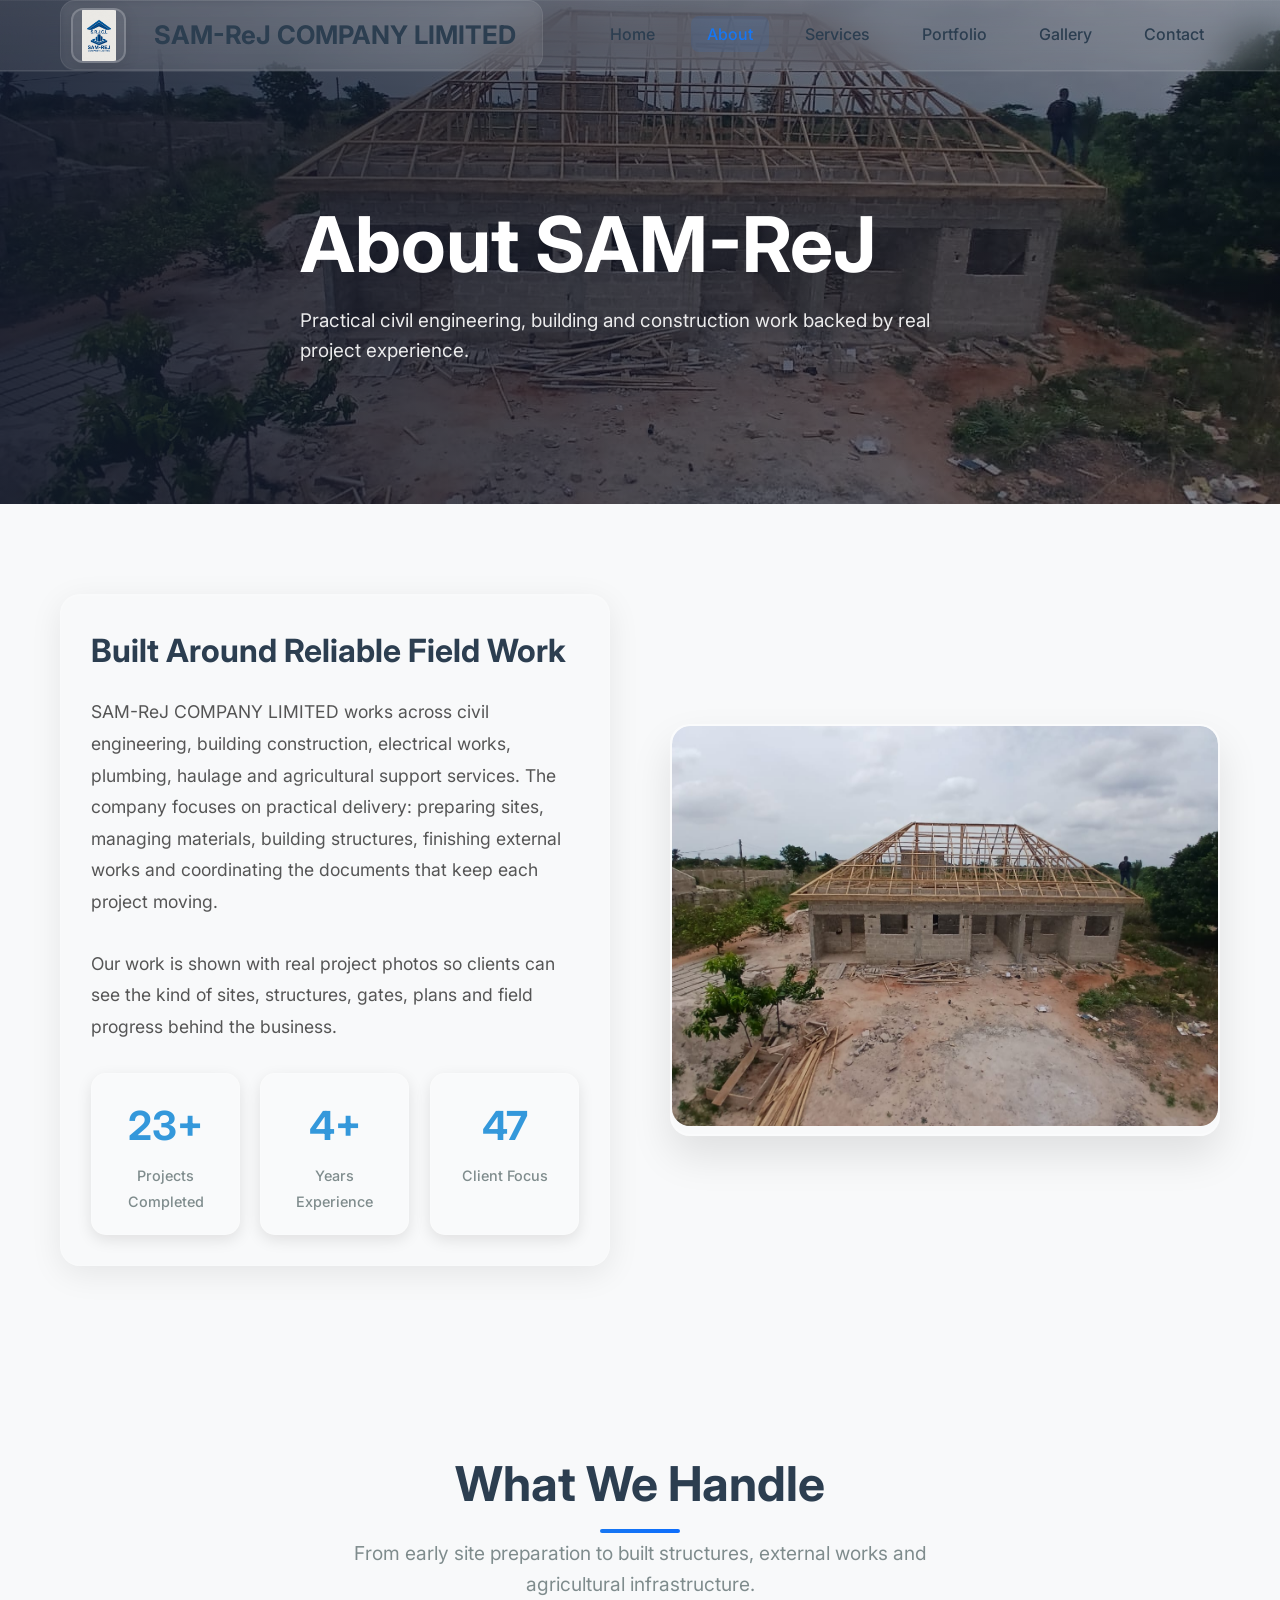
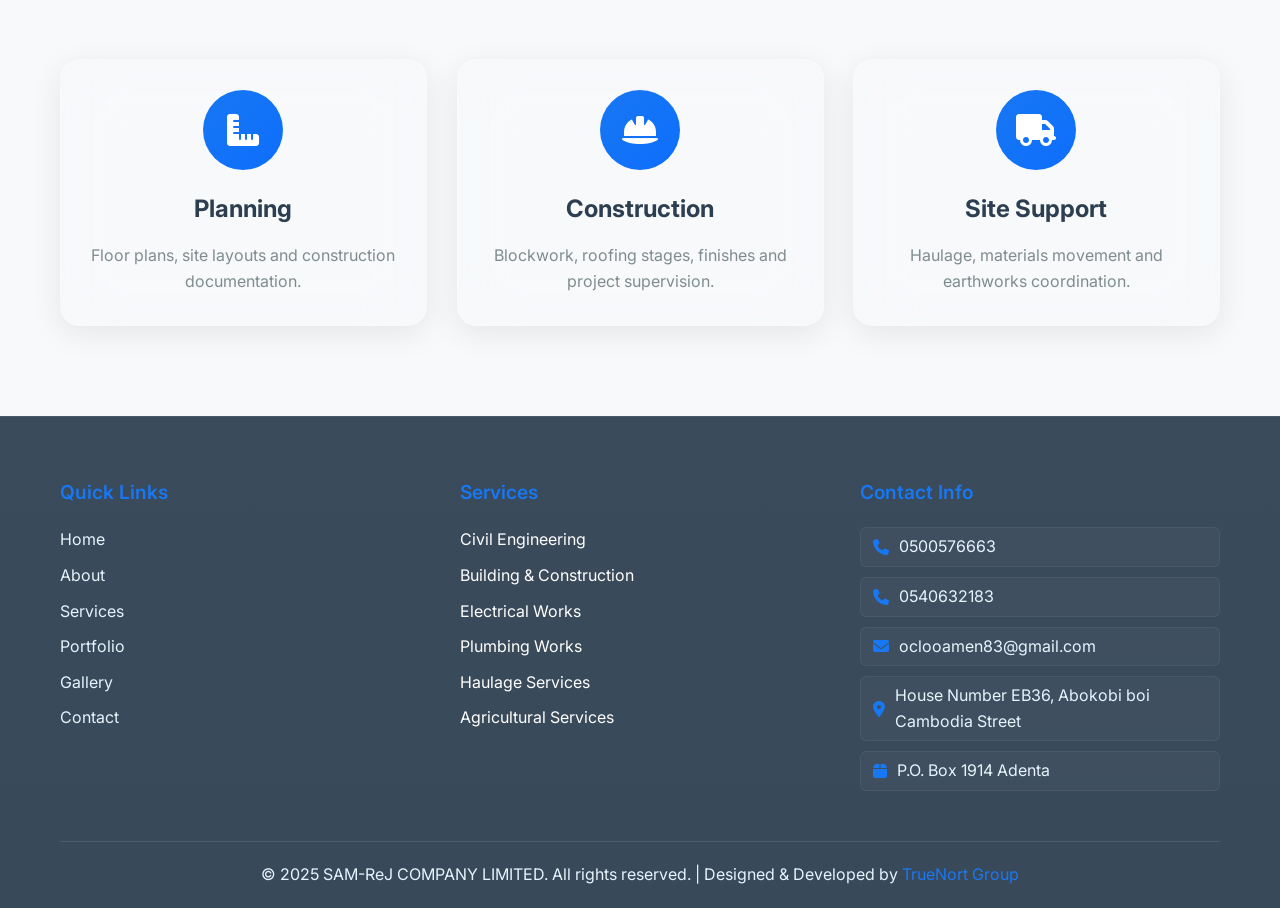
==== about.html @ 1ef600a5 "Build real SAM-ReJ multipage site" ====
<!DOCTYPE html>
<html lang="en">
<head>
    <meta charset="utf-8">
    <meta name="viewport" content="width=device-width, initial-scale=1.0">
    <meta http-equiv="X-UA-Compatible" content="IE=edge">
    <meta name="description" content="About SAM-ReJ COMPANY LIMITED, a civil engineering, building and construction company serving residential, commercial and agricultural projects.">
    <meta name="keywords" content="SAM-ReJ, about, construction company, civil engineering, building works">
    <meta name="author" content="SAM-ReJ COMPANY LIMITED">
    <link rel="icon" href="images/SAM-Rej COMPANY LIMITED LOGO.webp" type="image/webp">
    <title>About SAM-ReJ COMPANY LIMITED</title>
    <link rel="stylesheet" href="styles.css">
    <link href="https://fonts.googleapis.com/css2?family=Inter:wght@300;400;500;600;700&display=swap" rel="stylesheet">
    <link rel="stylesheet" href="https://cdnjs.cloudflare.com/ajax/libs/font-awesome/6.4.0/css/all.min.css">
    <meta name="theme-color" content="#1877f2">
</head>
<body>
    <nav class="navbar">
        <div class="nav-container">
            <div class="nav-logo">
                <img src="images/SAM-Rej COMPANY LIMITED LOGO.webp" alt="SAM-ReJ COMPANY LIMITED Logo" class="nav-logo-img">
                <h2>SAM-ReJ COMPANY LIMITED</h2>
            </div>
            <ul class="nav-menu">
                <li><a href="index.html" class="nav-link">Home</a></li>
                <li><a href="about.html" class="nav-link active">About</a></li>
                <li><a href="services.html" class="nav-link">Services</a></li>
                <li><a href="portfolio.html" class="nav-link">Portfolio</a></li>
                <li><a href="gallery.html" class="nav-link">Gallery</a></li>
                <li><a href="contact.html" class="nav-link">Contact</a></li>
            </ul>
            <div class="hamburger"><span></span><span></span><span></span></div>
        </div>
    </nav>

    <section class="page-hero about-hero">
        <div class="container">
            <div class="page-hero-content">
                <h1>About SAM-ReJ</h1>
                <p>Practical civil engineering, building and construction work backed by real project experience.</p>
            </div>
        </div>
    </section>

    <main>
        <section class="about page-section">
            <div class="container">
                <div class="about-content">
                    <div class="about-text">
                        <div class="glass-card">
                            <h3>Built Around Reliable Field Work</h3>
                            <p>SAM-ReJ COMPANY LIMITED works across civil engineering, building construction, electrical works, plumbing, haulage and agricultural support services. The company focuses on practical delivery: preparing sites, managing materials, building structures, finishing external works and coordinating the documents that keep each project moving.</p>
                            <p>Our work is shown with real project photos so clients can see the kind of sites, structures, gates, plans and field progress behind the business.</p>
                            <div class="stats">
                                <div class="stat"><span class="stat-number">50+</span><span class="stat-label">Projects Completed</span></div>
                                <div class="stat"><span class="stat-number">10+</span><span class="stat-label">Years Experience</span></div>
                                <div class="stat"><span class="stat-number">100%</span><span class="stat-label">Client Focus</span></div>
                            </div>
                        </div>
                    </div>
                    <div class="about-image">
                        <div class="image-container">
                            <img src="images/gallery/building-09.jpg" alt="Residential roofing framework in progress" class="about-img" loading="lazy" decoding="async">
                        </div>
                    </div>
                </div>
            </div>
        </section>

        <section class="page-section proof-band">
            <div class="container">
                <div class="section-header">
                    <h2 class="section-title">What We Handle</h2>
                    <p class="section-subtitle">From early site preparation to built structures, external works and agricultural infrastructure.</p>
                </div>
                <div class="services-grid compact-services">
                    <div class="service-card glass-card"><div class="service-icon"><i class="fas fa-ruler-combined"></i></div><h3>Planning</h3><p>Floor plans, site layouts and construction documentation.</p></div>
                    <div class="service-card glass-card"><div class="service-icon"><i class="fas fa-hard-hat"></i></div><h3>Construction</h3><p>Blockwork, roofing stages, finishes and project supervision.</p></div>
                    <div class="service-card glass-card"><div class="service-icon"><i class="fas fa-truck"></i></div><h3>Site Support</h3><p>Haulage, materials movement and earthworks coordination.</p></div>
                </div>
            </div>
        </section>
    </main>

    <footer class="footer">
        <div class="container">
            <div class="footer-content">
                <div class="footer-links">
                    <h4>Quick Links</h4>
                    <ul>
                        <li><a href="index.html">Home</a></li>
                        <li><a href="about.html">About</a></li>
                        <li><a href="services.html">Services</a></li>
                        <li><a href="portfolio.html">Portfolio</a></li>
                        <li><a href="gallery.html">Gallery</a></li>
                        <li><a href="contact.html">Contact</a></li>
                    </ul>
                </div>
                <div class="footer-services">
                    <h4>Services</h4>
                    <ul><li>Civil Engineering</li><li>Building & Construction</li><li>Electrical Works</li><li>Plumbing Works</li><li>Haulage Services</li><li>Agricultural Services</li></ul>
                </div>
                <div class="footer-contact">
                    <h4>Contact Info</h4>
                    <p class="clickable" onclick="window.open('tel:0500576663')"><i class="fas fa-phone"></i> 0500576663</p>
                    <p class="clickable" onclick="window.open('tel:0540632183')"><i class="fas fa-phone"></i> 0540632183</p>
                    <p class="clickable" onclick="window.open('mailto:oclooamen83@gmail.com?subject=Inquiry from SAM-ReJ Website&body=Hello, I would like to discuss a construction project with you.')"><i class="fas fa-envelope"></i> oclooamen83@gmail.com</p>
                    <p class="clickable" onclick="window.open('https://maps.google.com/?q=Abokobi+boi+Cambodia+Street')"><i class="fas fa-map-marker-alt"></i> House Number EB36, Abokobi boi Cambodia Street</p>
                    <p><i class="fas fa-box"></i> P.O. Box 1914 Adenta</p>
                </div>
            </div>
            <div class="footer-bottom"><p>&copy; 2025 SAM-ReJ COMPANY LIMITED. All rights reserved. | Designed & Developed by <a href="#" style="color: #1877f2; text-decoration: none;">TrueNort Group</a></p></div>
        </div>
    </footer>
    <script src="script.js"></script>
</body>
</html>
---- styles.css ----
/* Reset and Base Styles */
* {
    margin: 0;
    padding: 0;
    box-sizing: border-box;
}

html {
    scroll-behavior: smooth;
}

body {
    font-family: 'Inter', sans-serif;
    line-height: 1.6;
    color: #333;
    overflow-x: hidden;
}

.container {
    max-width: 1200px;
    margin: 0 auto;
    padding: 0 20px;
}

/* Glass Effect Utility */
.glass-card {
    background: rgba(255, 255, 255, 0.1);
    -webkit-backdrop-filter: blur(20px);
    backdrop-filter: blur(20px);
    border: 1px solid rgba(255, 255, 255, 0.2);
    border-radius: 20px;
    padding: 30px;
    box-shadow: 0 8px 32px rgba(0, 0, 0, 0.1);
    transition: all 0.3s ease;
}

.glass-card:hover {
    transform: translateY(-5px);
    box-shadow: 
        0 15px 40px rgba(0, 0, 0, 0.12),
        inset 0 1px 0 rgba(255, 255, 255, 0.15),
        0 0 0 1px rgba(255, 255, 255, 0.08);
    background: rgba(255, 255, 255, 0.12);
    border-color: rgba(255, 255, 255, 0.25);
}

/* Navigation */
.navbar {
    position: fixed;
    top: 0;
    width: 100%;
    background: rgba(255, 255, 255, 0.06);
    -webkit-backdrop-filter: blur(25px) saturate(180%);
    backdrop-filter: blur(25px) saturate(180%);
    border-bottom: 1px solid rgba(255, 255, 255, 0.12);
    z-index: 1000;
    transition: all 0.4s cubic-bezier(0.175, 0.885, 0.32, 1.275);
    box-shadow: 
        0 1px 0 rgba(255, 255, 255, 0.08),
        inset 0 1px 0 rgba(255, 255, 255, 0.05);
}

.navbar.scrolled {
    background: rgba(255, 255, 255, 0.12);
    -webkit-backdrop-filter: blur(35px) saturate(200%);
    backdrop-filter: blur(35px) saturate(200%);
    border-bottom: 1px solid rgba(255, 255, 255, 0.18);
    box-shadow: 
        0 4px 20px rgba(0, 0, 0, 0.08),
        inset 0 1px 0 rgba(255, 255, 255, 0.1);
}

.navbar::before {
    content: '';
    position: absolute;
    top: 0;
    left: 0;
    right: 0;
    bottom: 0;
    background: linear-gradient(180deg, rgba(255, 255, 255, 0.05) 0%, rgba(255, 255, 255, 0.02) 100%);
    pointer-events: none;
    transition: all 0.4s cubic-bezier(0.175, 0.885, 0.32, 1.275);
}

.navbar.scrolled::before {
    background: linear-gradient(180deg, rgba(255, 255, 255, 0.1) 0%, rgba(255, 255, 255, 0.05) 100%);
}

.nav-container {
    max-width: 1200px;
    margin: 0 auto;
    padding: 0 20px;
    display: flex;
    justify-content: space-between;
    align-items: center;
    height: 70px;
    position: relative;
    gap: 20px;
}

.nav-logo {
    display: flex;
    align-items: center;
    gap: 12px;
    padding: 6px 10px;
    border-radius: 15px;
    background: rgba(255, 255, 255, 0.03);
    backdrop-filter: blur(5px);
    -webkit-backdrop-filter: blur(5px);
    border: 1px solid rgba(255, 255, 255, 0.08);
    transition: all 0.4s cubic-bezier(0.175, 0.885, 0.32, 1.275);
    flex-shrink: 0;
    min-width: 0;
}

.nav-logo:hover {
    background: rgba(255, 255, 255, 0.08);
    border-color: rgba(255, 255, 255, 0.15);
    transform: translateY(-1px);
    box-shadow: 0 5px 15px rgba(0, 0, 0, 0.1);
}

.nav-logo-img {
    width: 55px;
    height: 55px;
    object-fit: contain;
    border-radius: 12px;
    transition: all 0.4s cubic-bezier(0.175, 0.885, 0.32, 1.275);
    box-shadow: 0 4px 15px rgba(0, 0, 0, 0.1);
    border: 2px solid rgba(255, 255, 255, 0.2);
    background: rgba(255, 255, 255, 0.05);
    backdrop-filter: blur(10px);
    -webkit-backdrop-filter: blur(10px);
}

.nav-logo-img:hover {
    transform: scale(1.15) rotate(2deg);
    filter: brightness(1.2) contrast(1.1);
    box-shadow: 0 8px 25px rgba(24, 119, 242, 0.3);
    border-color: rgba(24, 119, 242, 0.4);
    background: rgba(255, 255, 255, 0.1);
}

.nav-logo h2 {
    color: #2c3e50;
    font-weight: 700;
    font-size: 1.6rem;
    white-space: nowrap;
    overflow: visible;
    text-overflow: clip;
    max-width: none;
    transition: all 0.4s cubic-bezier(0.175, 0.885, 0.32, 1.275);
    padding: 8px 16px;
    border-radius: 8px;
    background: rgba(255, 255, 255, 0);
    cursor: pointer;
    flex-shrink: 0;
}

.nav-logo h2:hover {
    background: rgba(255, 255, 255, 0.1);
    -webkit-backdrop-filter: blur(10px);
    backdrop-filter: blur(10px);
    transform: translateY(-1px);
}

.nav-menu {
    display: flex;
    list-style: none;
    gap: 20px;
    flex-shrink: 0;
    margin-left: auto;
}

.nav-link {
    color: #2c3e50;
    text-decoration: none;
    font-weight: 500;
    transition: all 0.4s cubic-bezier(0.175, 0.885, 0.32, 1.275);
    position: relative;
    padding: 8px 16px;
    border-radius: 8px;
    background: rgba(255, 255, 255, 0);
    white-space: nowrap;
    font-size: 1rem;
}

.nav-link:hover {
    color: #3498db;
    background: rgba(255, 255, 255, 0.1);
    backdrop-filter: blur(10px);
    -webkit-backdrop-filter: blur(10px);
    transform: translateY(-1px);
}

.nav-link.active {
    color: #1877f2;
    background: rgba(24, 119, 242, 0.1);
}

.nav-link::after {
    content: '';
    position: absolute;
    bottom: -5px;
    left: 0;
    width: 0;
    height: 2px;
    background: #3498db;
    transition: width 0.3s ease;
}

.nav-link:hover::after {
    width: 100%;
}

.hamburger {
    display: none;
    flex-direction: column;
    cursor: pointer;
    padding: 8px;
    border-radius: 8px;
    background: rgba(255, 255, 255, 0.1);
    backdrop-filter: blur(10px);
    -webkit-backdrop-filter: blur(10px);
    border: 1px solid rgba(255, 255, 255, 0.2);
    transition: all 0.3s ease;
    z-index: 1001;
    align-items: center;
    justify-content: center;
    min-width: 44px;
    min-height: 44px;
}

.hamburger:hover {
    background: rgba(255, 255, 255, 0.2);
    transform: scale(1.05);
    box-shadow: 0 4px 15px rgba(0, 0, 0, 0.1);
}

.hamburger span {
    width: 24px;
    height: 2px;
    background: #2c3e50;
    margin: 2px 0;
    transition: 0.3s ease;
    border-radius: 1px;
    box-shadow: 0 1px 2px rgba(0, 0, 0, 0.1);
}

/* Enhanced hamburger styling for mobile */
@media (max-width: 768px) {
    .hamburger {
        padding: 10px;
        border-radius: 10px;
        background: rgba(255, 255, 255, 0.15);
        backdrop-filter: blur(15px);
        -webkit-backdrop-filter: blur(15px);
        border: 1px solid rgba(255, 255, 255, 0.3);
        box-shadow: 0 4px 15px rgba(0, 0, 0, 0.1);
        transition: all 0.3s ease;
    }
    
    .hamburger:hover {
        background: rgba(255, 255, 255, 0.25);
        transform: scale(1.05);
        box-shadow: 0 6px 20px rgba(0, 0, 0, 0.15);
    }
    
    .hamburger span {
        width: 22px;
        height: 2px;
        background: #2c3e50;
        margin: 4px 0;
        transition: 0.3s;
        border-radius: 1px;
        box-shadow: 0 1px 2px rgba(0, 0, 0, 0.1);
    }
}

/* Hero Section */
.hero {
    min-height: 100vh;
    display: flex;
    align-items: center;
    position: relative;
    background: linear-gradient(135deg, #667eea 0%, #764ba2 100%);
    background-size: 400% 400%;
    animation: morphingBackground 8s ease infinite;
    overflow: hidden;
}

.hero-background {
    position: absolute;
    top: 0;
    left: 0;
    width: 100%;
    height: 100%;
    background: url('images/gallery/site-14.jpg') center/cover;
    opacity: 0.42;
}

.glass-overlay {
    position: absolute;
    top: 0;
    left: 0;
    width: 100%;
    height: 100%;
    background: rgba(255, 255, 255, 0.1);
    backdrop-filter: blur(10px);
    -webkit-backdrop-filter: blur(10px);
}

.hero-content {
    position: relative;
    z-index: 2;
    display: flex;
    align-items: center;
    justify-content: space-between;
    max-width: 1200px;
    margin: 0 auto;
    padding: 0 20px;
    width: 100%;
}

.hero-text {
    flex: 1;
    max-width: 600px;
}

.hero-title {
    font-size: 4rem;
    font-weight: 700;
    color: white;
    margin-bottom: 20px;
    line-height: 1.1;
}

.title-line {
    display: block;
    opacity: 0;
    transform: translateY(30px);
    animation: fadeInUp 0.8s ease forwards;
}

.title-line:nth-child(1) { animation-delay: 0.2s; }
.title-line:nth-child(2) { animation-delay: 0.4s; }
.title-line:nth-child(3) { animation-delay: 0.6s; }

@keyframes fadeInUp {
    0% {
        opacity: 0;
        transform: translateY(40px) scale(0.95);
        filter: blur(10px);
    }
    50% {
        opacity: 0.7;
        transform: translateY(20px) scale(0.98);
        filter: blur(5px);
    }
    100% {
        opacity: 1;
        transform: translateY(0) scale(1);
        filter: blur(0);
    }
}

.hero-subtitle {
    font-size: 1.3rem;
    color: rgba(255, 255, 255, 0.9);
    margin-bottom: 30px;
    opacity: 0;
    animation: fadeIn 1s ease 0.8s forwards;
}

@keyframes fadeIn {
    0% {
        opacity: 0;
        transform: scale(0.9);
        filter: blur(5px);
    }
    100% {
        opacity: 1;
        transform: scale(1);
        filter: blur(0);
    }
}

.hero-buttons {
    display: flex;
    gap: 20px;
    flex-wrap: wrap;
    opacity: 0;
    animation: fadeIn 1s ease 1s forwards;
}

.btn {
    padding: 15px 30px;
    border-radius: 50px;
    text-decoration: none;
    font-weight: 600;
    transition: all 0.4s cubic-bezier(0.175, 0.885, 0.32, 1.275);
    display: inline-block;
    border: none;
    cursor: pointer;
    font-size: 1rem;
    position: relative;
    overflow: hidden;
}

.btn::before {
    content: '';
    position: absolute;
    top: 0;
    left: -100%;
    width: 100%;
    height: 100%;
    background: linear-gradient(90deg, transparent, rgba(255, 255, 255, 0.2), transparent);
    transition: left 0.5s;
}

.btn:hover::before {
    left: 100%;
}

.btn-primary {
    background: linear-gradient(135deg, #1877f2, #0d6efd);
    color: white;
    box-shadow: 0 5px 15px rgba(24, 119, 242, 0.4);
}

.btn-primary:hover {
    transform: translateY(-2px);
    box-shadow: 0 8px 25px rgba(24, 119, 242, 0.6);
}

.btn-secondary {
    background: transparent;
    color: white;
    border: 2px solid white;
}

.btn-secondary:hover {
    background: white;
    color: #2c3e50;
    transform: translateY(-2px);
}

.hero-image {
    flex: 1;
    display: flex;
    justify-content: center;
    align-items: center;
}

.profile-card {
    background: rgba(255, 255, 255, 0.1);
    backdrop-filter: blur(20px);
    -webkit-backdrop-filter: blur(20px);
    border-radius: 20px;
    padding: 20px;
    text-align: center;
    border: 1px solid rgba(255, 255, 255, 0.2);
    animation: float 6s ease-in-out infinite, glowPulse 4s ease-in-out infinite;
    transition: all 0.4s cubic-bezier(0.175, 0.885, 0.32, 1.275);
}

.profile-card:hover {
    transform: scale(1.05);
    animation: float 6s ease-in-out infinite, glowPulse 2s ease-in-out infinite;
}

@keyframes float {
    0%, 100% { 
        transform: translateY(0px) rotate(0deg); 
        filter: brightness(1) contrast(1);
    }
    25% { 
        transform: translateY(-15px) rotate(0.5deg); 
        filter: brightness(1.05) contrast(1.02);
    }
    50% { 
        transform: translateY(-25px) rotate(0deg); 
        filter: brightness(1.1) contrast(1.05);
    }
    75% { 
        transform: translateY(-15px) rotate(-0.5deg); 
        filter: brightness(1.05) contrast(1.02);
    }
}

.profile-img {
    width: 200px;
    height: 200px;
    border-radius: 50%;
    object-fit: cover;
    border: 4px solid rgba(255, 255, 255, 0.3);
    margin-bottom: 15px;
    box-shadow: 0 10px 30px rgba(0, 0, 0, 0.2);
    transition: all 0.4s cubic-bezier(0.175, 0.885, 0.32, 1.275);
}

.profile-info h3 {
    color: white;
    font-size: 1.5rem;
    margin-bottom: 5px;
}

.profile-info p {
    color: rgba(255, 255, 255, 0.8);
    font-size: 1rem;
}

.profile-img:hover {
    transform: scale(1.05);
    box-shadow: 0 15px 40px rgba(0, 0, 0, 0.3);
    border-color: rgba(255, 255, 255, 0.5);
}

.scroll-indicator {
    position: absolute;
    bottom: 30px;
    left: 50%;
    transform: translateX(-50%);
    animation: bounce 2s infinite;
}

.scroll-arrow {
    width: 30px;
    height: 30px;
    border: 2px solid white;
    border-top: none;
    border-left: none;
    transform: rotate(45deg);
}

@keyframes bounce {
    0%, 20%, 50%, 80%, 100% { transform: translateX(-50%) translateY(0); }
    40% { transform: translateX(-50%) translateY(-10px); }
    60% { transform: translateX(-50%) translateY(-5px); }
}

/* Section Styles */
section {
    padding: 100px 0;
}

.section-header {
    text-align: center;
    margin-bottom: 60px;
}

.section-title {
    font-size: 3rem;
    font-weight: 700;
    color: #2c3e50;
    margin-bottom: 15px;
    position: relative;
}

.section-title::after {
    content: '';
    position: absolute;
    bottom: -10px;
    left: 50%;
    transform: translateX(-50%);
    width: 80px;
    height: 4px;
    background: linear-gradient(135deg, #1877f2, #0d6efd);
    border-radius: 2px;
}

.section-subtitle {
    font-size: 1.2rem;
    color: #7f8c8d;
    max-width: 600px;
    margin: 0 auto;
}

/* About Section */
.about {
    background: #f8f9fa;
}

.about-content {
    display: grid;
    grid-template-columns: 1fr 1fr;
    gap: 60px;
    align-items: center;
}

.about-text h3 {
    font-size: 2rem;
    color: #2c3e50;
    margin-bottom: 20px;
}

.about-text p {
    font-size: 1.1rem;
    color: #555;
    margin-bottom: 30px;
    line-height: 1.8;
}

.stats {
    display: grid;
    grid-template-columns: repeat(3, 1fr);
    gap: 20px;
    margin-top: 30px;
}

.stat {
    text-align: center;
    padding: 20px;
    background: rgba(255, 255, 255, 0.1);
    backdrop-filter: blur(20px);
    -webkit-backdrop-filter: blur(20px);
    border: 1px solid rgba(255, 255, 255, 0.2);
    border-radius: 15px;
    box-shadow: 0 5px 15px rgba(0, 0, 0, 0.1);
    transition: all 0.4s cubic-bezier(0.175, 0.885, 0.32, 1.275);
    animation: bounceIn 0.8s ease-out;
}

.stat:hover {
    transform: translateY(-5px) scale(1.05);
    animation: glowPulse 2s infinite;
}

.stat:nth-child(1) { animation-delay: 0.1s; }
.stat:nth-child(2) { animation-delay: 0.3s; }
.stat:nth-child(3) { animation-delay: 0.5s; }

.stat-number {
    display: block;
    font-size: 2.5rem;
    font-weight: 700;
    color: #3498db;
    margin-bottom: 5px;
}

.stat-label {
    font-size: 0.9rem;
    color: #7f8c8d;
    font-weight: 500;
}

.image-container {
    position: relative;
    border-radius: 20px;
    overflow: hidden;
    background: rgba(255, 255, 255, 0.1);
    backdrop-filter: blur(20px);
    -webkit-backdrop-filter: blur(20px);
    border: 2px solid rgba(255, 255, 255, 0.3);
    box-shadow: 
        0 20px 40px rgba(0, 0, 0, 0.1),
        inset 0 1px 0 rgba(255, 255, 255, 0.2),
        0 0 0 1px rgba(255, 255, 255, 0.1);
    transition: all 0.4s cubic-bezier(0.175, 0.885, 0.32, 1.275);
}

.about-img {
    width: 100%;
    height: 400px;
    object-fit: cover;
    transition: all 0.4s cubic-bezier(0.175, 0.885, 0.32, 1.275);
    border-radius: 18px;
}

.image-container:hover .about-img {
    transform: scale(1.03);
    filter: brightness(1.05) contrast(1.02);
}

.image-container:hover {
    border-color: rgba(255, 255, 255, 0.5);
    box-shadow: 
        0 25px 50px rgba(0, 0, 0, 0.15),
        inset 0 1px 0 rgba(255, 255, 255, 0.3),
        0 0 0 1px rgba(255, 255, 255, 0.2);
    transform: translateY(-2px);
}

/* Services Section */
.services {
    background: white;
}

.services-grid {
    display: grid;
    grid-template-columns: repeat(auto-fit, minmax(350px, 1fr));
    gap: 30px;
}

.service-card {
    text-align: center;
    padding: 40px 30px;
    background: rgba(255, 255, 255, 0.08);
    backdrop-filter: blur(25px) saturate(180%);
    -webkit-backdrop-filter: blur(25px) saturate(180%);
    border: 1px solid rgba(255, 255, 255, 0.15);
    border-radius: 20px;
    box-shadow: 
        0 8px 32px rgba(0, 0, 0, 0.08),
        inset 0 1px 0 rgba(255, 255, 255, 0.1),
        0 0 0 1px rgba(255, 255, 255, 0.05);
    transition: all 0.6s cubic-bezier(0.175, 0.885, 0.32, 1.275);
    animation: elegantSlideIn 1.2s ease-out forwards;
    opacity: 0;
    transform: translateY(30px) scale(0.95);
}

.service-card:hover {
    animation: elegantHover 0.6s ease-out forwards;
    background: rgba(255, 255, 255, 0.15);
    border-color: rgba(255, 255, 255, 0.4);
}

.service-card:nth-child(odd) {
    animation-delay: 0.2s;
}

.service-card:nth-child(even) {
    animation-delay: 0.4s;
}

.service-icon {
    width: 80px;
    height: 80px;
    background: linear-gradient(135deg, #1877f2, #0d6efd);
    border-radius: 50%;
    display: flex;
    align-items: center;
    justify-content: center;
    margin: 0 auto 20px;
    font-size: 2rem;
    color: white;
    transition: all 0.4s cubic-bezier(0.175, 0.885, 0.32, 1.275);
    position: relative;
    overflow: hidden;
}

.service-icon::before {
    content: '';
    position: absolute;
    top: 0;
    left: -100%;
    width: 100%;
    height: 100%;
    background: linear-gradient(90deg, transparent, rgba(255, 255, 255, 0.3), transparent);
    transition: left 0.6s;
}

.service-card:hover .service-icon {
    transform: scale(1.1) rotate(5deg);
    animation: glowPulse 2s infinite;
}

.service-card:hover .service-icon::before {
    left: 100%;
}

.service-card h3 {
    font-size: 1.5rem;
    color: #2c3e50;
    margin-bottom: 15px;
}

.service-card p {
    color: #7f8c8d;
    line-height: 1.6;
}

/* Portfolio Section */
.portfolio {
    background: #f8f9fa;
}

.portfolio-grid {
    display: grid;
    grid-template-columns: repeat(auto-fit, minmax(350px, 1fr));
    gap: 30px;
}

.portfolio-item {
    border-radius: 20px;
    overflow: hidden;
    background: rgba(255, 255, 255, 0.08);
    backdrop-filter: blur(25px) saturate(180%);
    -webkit-backdrop-filter: blur(25px) saturate(180%);
    border: 1px solid rgba(255, 255, 255, 0.15);
    box-shadow: 
        0 10px 30px rgba(0, 0, 0, 0.08),
        inset 0 1px 0 rgba(255, 255, 255, 0.1),
        0 0 0 1px rgba(255, 255, 255, 0.05);
    transition: all 0.6s cubic-bezier(0.175, 0.885, 0.32, 1.275);
    animation: elegantFadeIn 1s ease-out forwards;
    opacity: 0;
    transform: scale(0.9) rotate(-1deg);
}

.portfolio-item:hover {
    animation: elegantHover 0.6s ease-out forwards;
    background: rgba(255, 255, 255, 0.15);
    border-color: rgba(255, 255, 255, 0.4);
}

.portfolio-item:nth-child(1) { animation-delay: 0.1s; }
.portfolio-item:nth-child(2) { animation-delay: 0.2s; }
.portfolio-item:nth-child(3) { animation-delay: 0.3s; }
.portfolio-item:nth-child(4) { animation-delay: 0.4s; }
.portfolio-item:nth-child(5) { animation-delay: 0.5s; }
.portfolio-item:nth-child(6) { animation-delay: 0.6s; }
.portfolio-item:nth-child(7) { animation-delay: 0.7s; }
.portfolio-item:nth-child(8) { animation-delay: 0.8s; }
.portfolio-item:nth-child(9) { animation-delay: 0.9s; }
.portfolio-item:nth-child(10) { animation-delay: 1s; }
.portfolio-item:nth-child(11) { animation-delay: 1.1s; }

.portfolio-image {
    position: relative;
    overflow: hidden;
}

.portfolio-image img {
    width: 100%;
    height: 250px;
    object-fit: cover;
    box-sizing: border-box;
    transition: all 0.4s cubic-bezier(0.175, 0.885, 0.32, 1.275);
    background: rgba(255, 255, 255, 0.05);
    min-height: 250px;
    display: block;
    border-radius: 12px;
}

.portfolio-item:nth-child(n+8) .portfolio-image img {
    object-fit: contain;
    background: #ffffff;
    padding: 12px;
}

.portfolio-image {
    position: relative;
    overflow: hidden;
    background: rgba(255, 255, 255, 0.1);
    backdrop-filter: blur(20px);
    -webkit-backdrop-filter: blur(20px);
    border: 1px solid rgba(255, 255, 255, 0.2);
    border-radius: 15px;
    box-shadow: 0 8px 32px rgba(0, 0, 0, 0.1);
}

.portfolio-image::before {
    content: '';
    position: absolute;
    top: 0;
    left: -100%;
    width: 100%;
    height: 100%;
    background: linear-gradient(90deg, transparent, rgba(255, 255, 255, 0.4), transparent);
    transition: left 0.6s;
}

.portfolio-item:hover .portfolio-image::before {
    left: 100%;
}

.portfolio-image img:not([src]), 
.portfolio-image img[src=""] {
    background: linear-gradient(135deg, #3498db, #2980b9);
    display: flex;
    align-items: center;
    justify-content: center;
    color: white;
    font-weight: 600;
}

.portfolio-item:hover .portfolio-image img {
    transform: scale(1.05);
    filter: brightness(1.1) contrast(1.05);
}

.portfolio-overlay {
    position: absolute;
    bottom: 0;
    left: 0;
    right: 0;
    background: linear-gradient(180deg, rgba(0, 0, 0, 0), rgba(17, 24, 39, 0.86));
    backdrop-filter: blur(20px);
    -webkit-backdrop-filter: blur(20px);
    border-top: 1px solid rgba(255, 255, 255, 0.2);
    color: white;
    padding: 52px 20px 20px;
    transform: translateY(0);
    transition: all 0.4s cubic-bezier(0.175, 0.885, 0.32, 1.275);
}

.portfolio-item:hover .portfolio-overlay {
    background: linear-gradient(180deg, rgba(0, 0, 0, 0), rgba(17, 24, 39, 0.94));
}

.portfolio-overlay h3 {
    font-size: 1.3rem;
    margin-bottom: 5px;
}

.portfolio-overlay p {
    font-size: 0.9rem;
    opacity: 0.9;
}

.portfolio-cta {
    display: flex;
    justify-content: center;
    margin-top: 45px;
}

/* Gallery Page */
.gallery-page {
    background: #f8f9fa;
}

.gallery-hero {
    min-height: 68vh;
    display: flex;
    align-items: center;
    position: relative;
    overflow: hidden;
    color: white;
    background: linear-gradient(135deg, #1f2937 0%, #1877f2 100%);
}

.gallery-hero-bg {
    position: absolute;
    inset: 0;
    background:
        linear-gradient(90deg, rgba(15, 23, 42, 0.84), rgba(15, 23, 42, 0.34)),
        url('images/gallery/building-09.jpg') center/cover;
    transform: scale(1.02);
}

.gallery-hero-content {
    position: relative;
    z-index: 1;
    max-width: 720px;
    padding-top: 70px;
}

.gallery-hero-content h1 {
    font-size: clamp(2.6rem, 6vw, 5rem);
    line-height: 1;
    margin-bottom: 22px;
}

.gallery-hero-content p {
    max-width: 650px;
    margin-bottom: 30px;
    color: rgba(255, 255, 255, 0.88);
    font-size: 1.18rem;
}

.gallery-main {
    background: #f8f9fa;
}

.gallery-section {
    padding: 90px 0;
}

.gallery-section + .gallery-section {
    padding-top: 20px;
}

.gallery-filters {
    display: flex;
    flex-wrap: wrap;
    justify-content: center;
    gap: 12px;
    margin: 0 auto 40px;
}

.gallery-filter {
    border: 1px solid rgba(24, 119, 242, 0.24);
    background: rgba(255, 255, 255, 0.78);
    color: #2c3e50;
    border-radius: 999px;
    padding: 11px 18px;
    font: inherit;
    font-size: 0.95rem;
    font-weight: 600;
    cursor: pointer;
    transition: all 0.25s ease;
    box-shadow: 0 8px 22px rgba(15, 23, 42, 0.06);
}

.gallery-filter:hover,
.gallery-filter.active {
    color: white;
    background: linear-gradient(135deg, #1877f2, #0d6efd);
    border-color: transparent;
    transform: translateY(-2px);
    box-shadow: 0 10px 26px rgba(24, 119, 242, 0.24);
}

.gallery-grid,
.video-grid {
    display: grid;
    grid-template-columns: repeat(auto-fit, minmax(260px, 1fr));
    gap: 24px;
}

.gallery-card,
.video-card {
    overflow: hidden;
    border-radius: 18px;
    background: rgba(255, 255, 255, 0.84);
    border: 1px solid rgba(255, 255, 255, 0.75);
    box-shadow: 0 12px 30px rgba(15, 23, 42, 0.08);
    transition: transform 0.25s ease, box-shadow 0.25s ease, opacity 0.2s ease;
}

.gallery-card {
    cursor: pointer;
}

.gallery-card:hover,
.video-card:hover {
    transform: translateY(-5px);
    box-shadow: 0 18px 42px rgba(15, 23, 42, 0.13);
}

.gallery-card img {
    width: 100%;
    aspect-ratio: 4 / 3;
    display: block;
    object-fit: cover;
    background: #edf2f7;
}

.gallery-card.document-card img {
    object-fit: contain;
    background: #ffffff;
    padding: 14px;
}

.gallery-card-info,
.video-card-info {
    padding: 18px 20px 20px;
}

.gallery-card-info h3,
.video-card-info h3 {
    color: #2c3e50;
    font-size: 1.12rem;
    line-height: 1.25;
    margin-bottom: 6px;
}

.gallery-card-info p,
.video-card-info p {
    color: #64748b;
    font-size: 0.94rem;
}

.video-card video {
    width: 100%;
    aspect-ratio: 16 / 9;
    display: block;
    background: #0f172a;
    object-fit: cover;
}

.gallery-card.is-hidden,
.video-card.is-hidden,
.video-gallery-section.is-hidden {
    display: none;
}

/* Multipage Layout */
.page-hero {
    min-height: 56vh;
    display: flex;
    align-items: center;
    position: relative;
    overflow: hidden;
    color: white;
    background: linear-gradient(135deg, #1f2937, #1877f2);
}

.page-hero::before {
    content: '';
    position: absolute;
    inset: 0;
    background:
        linear-gradient(90deg, rgba(15, 23, 42, 0.86), rgba(15, 23, 42, 0.38)),
        var(--page-hero-image, url('images/gallery/site-14.jpg')) center/cover;
}

.about-hero {
    --page-hero-image: url('images/gallery/building-09.jpg');
}

.services-hero {
    --page-hero-image: url('images/gallery/site-05.jpg');
}

.portfolio-hero {
    --page-hero-image: url('images/gallery/building-07.jpg');
}

.contact-hero {
    --page-hero-image: url('images/gallery/gate-07.jpg');
}

.page-hero-content {
    position: relative;
    z-index: 1;
    max-width: 760px;
    padding-top: 70px;
}

.page-hero-content h1 {
    font-size: clamp(2.5rem, 6vw, 4.8rem);
    line-height: 1;
    margin-bottom: 22px;
}

.page-hero-content p {
    max-width: 680px;
    color: rgba(255, 255, 255, 0.9);
    font-size: 1.18rem;
}

.page-section {
    padding: 90px 0;
}

.proof-band,
.service-proof,
.home-cta {
    background: #f8f9fa;
}

.compact-services {
    grid-template-columns: repeat(auto-fit, minmax(260px, 1fr));
}

.home-cta-card {
    text-align: center;
    max-width: 820px;
    margin: 0 auto;
}

.home-cta-card h2 {
    color: #2c3e50;
    font-size: clamp(2rem, 4vw, 3rem);
    line-height: 1.1;
    margin-bottom: 16px;
}

.home-cta-card p {
    color: #64748b;
    font-size: 1.08rem;
    margin-bottom: 28px;
}

.home-cta-actions {
    display: flex;
    flex-wrap: wrap;
    justify-content: center;
    gap: 14px;
}

.home-intro {
    background: #ffffff;
}

.home-link-grid {
    display: grid;
    grid-template-columns: repeat(auto-fit, minmax(240px, 1fr));
    gap: 24px;
}

.home-link-card {
    display: block;
    min-height: 250px;
    padding: 30px;
    border-radius: 18px;
    background: rgba(255, 255, 255, 0.88);
    border: 1px solid rgba(24, 119, 242, 0.12);
    color: #2c3e50;
    text-decoration: none;
    box-shadow: 0 12px 30px rgba(15, 23, 42, 0.08);
    transition: transform 0.25s ease, box-shadow 0.25s ease, border-color 0.25s ease;
}

.home-link-card:hover {
    transform: translateY(-6px);
    border-color: rgba(24, 119, 242, 0.35);
    box-shadow: 0 18px 44px rgba(15, 23, 42, 0.14);
}

.home-link-icon {
    width: 58px;
    height: 58px;
    display: flex;
    align-items: center;
    justify-content: center;
    margin-bottom: 22px;
    border-radius: 50%;
    color: #ffffff;
    background: linear-gradient(135deg, #1877f2, #0d6efd);
    font-size: 1.35rem;
}

.home-link-card h3 {
    font-size: 1.4rem;
    margin-bottom: 12px;
}

.home-link-card p {
    color: #64748b;
    line-height: 1.65;
}

.home-proof {
    background: #f8fafc;
    position: relative;
}

.home-proof-layout {
    display: grid;
    grid-template-columns: minmax(0, 1.08fr) minmax(320px, 0.92fr);
    gap: clamp(24px, 4vw, 44px);
    align-items: center;
}

.home-proof-image {
    overflow: hidden;
    border-radius: 16px;
    box-shadow: 0 18px 42px rgba(15, 23, 42, 0.13);
    background: #ffffff;
    position: relative;
    border: 1px solid rgba(15, 23, 42, 0.08);
}

.home-proof-image::after {
    display: none;
}

.home-proof-image img {
    width: 100%;
    height: auto;
    aspect-ratio: 16 / 9;
    object-fit: cover;
    display: block;
}

.home-proof .home-proof-copy {
    background: rgba(255, 255, 255, 0.94);
    border: 1px solid rgba(24, 119, 242, 0.14);
    border-radius: 16px;
    padding: clamp(24px, 3.5vw, 36px);
    box-shadow: 0 16px 38px rgba(15, 23, 42, 0.08);
    display: flex;
    flex-direction: column;
    justify-content: center;
}

.proof-eyebrow {
    display: inline-flex;
    width: fit-content;
    margin-bottom: 12px;
    padding: 6px 11px;
    border-radius: 999px;
    background: rgba(24, 119, 242, 0.1);
    color: #0d6efd;
    font-size: 0.76rem;
    font-weight: 800;
    text-transform: uppercase;
}

.home-proof-copy h2 {
    color: #25364a;
    font-size: clamp(1.9rem, 3.5vw, 2.55rem);
    line-height: 1.12;
    margin-bottom: 14px;
}

.home-proof-copy p {
    color: #607086;
    font-size: 1.04rem;
    margin-bottom: 20px;
}

.proof-tags {
    display: flex;
    gap: 10px;
    flex-wrap: wrap;
    margin-bottom: 24px;
}

.proof-tags span {
    border-radius: 999px;
    background: #eef6ff;
    color: #30506f;
    font-size: 0.9rem;
    font-weight: 700;
    padding: 8px 12px;
}

.home-proof .home-cta-actions {
    justify-content: flex-start;
}

.home-proof .btn-secondary {
    color: #0d6efd;
    border-color: rgba(13, 110, 253, 0.45);
    background: rgba(255, 255, 255, 0.74);
}

.home-proof .btn-secondary:hover {
    color: #ffffff;
    background: #0d6efd;
    border-color: #0d6efd;
}

.home-brand-card .profile-img {
    object-fit: contain;
    background: rgba(255, 255, 255, 0.9);
    padding: 12px;
}

/* Contact Section */
.contact {
    background: white;
}

.contact-content {
    display: grid;
    grid-template-columns: 1fr 1fr;
    gap: 60px;
}

.contact-item {
    display: flex;
    align-items: center;
    margin-bottom: 25px;
    padding: 15px;
    background: rgba(255, 255, 255, 0.08);
    -webkit-backdrop-filter: blur(25px) saturate(180%);
    backdrop-filter: blur(25px) saturate(180%);
    border: 1px solid rgba(255, 255, 255, 0.15);
    border-radius: 10px;
    box-shadow: 
        0 5px 15px rgba(0, 0, 0, 0.08),
        inset 0 1px 0 rgba(255, 255, 255, 0.1),
        0 0 0 1px rgba(255, 255, 255, 0.05);
    transition: transform 0.3s ease;
}

.clickable {
    cursor: pointer;
    transition: all 0.3s ease;
}

.clickable:hover {
    transform: translateY(-2px);
    box-shadow: 0 8px 25px rgba(0, 0, 0, 0.15);
}

.contact-item:hover {
    transform: translateX(10px);
    background: rgba(255, 255, 255, 0.12);
    border-color: rgba(255, 255, 255, 0.25);
    box-shadow: 
        0 8px 25px rgba(0, 0, 0, 0.12),
        inset 0 1px 0 rgba(255, 255, 255, 0.15),
        0 0 0 1px rgba(255, 255, 255, 0.08);
}

.contact-item i {
    font-size: 1.5rem;
    color: #3498db;
    margin-right: 15px;
    width: 30px;
    text-align: center;
}

.contact-item h4 {
    color: #2c3e50;
    margin-bottom: 5px;
}

.contact-item p {
    color: #7f8c8d;
}

.social-links {
    display: flex;
    gap: 15px;
    margin-top: 30px;
}

.social-link {
    width: 50px;
    height: 50px;
    background: linear-gradient(135deg, #1877f2, #0d6efd);
    border-radius: 50%;
    display: flex;
    align-items: center;
    justify-content: center;
    color: white;
    text-decoration: none;
    transition: all 0.4s cubic-bezier(0.175, 0.885, 0.32, 1.275);
    position: relative;
    overflow: hidden;
    cursor: pointer;
}

.social-link::before {
    content: '';
    position: absolute;
    top: 0;
    left: -100%;
    width: 100%;
    height: 100%;
    background: linear-gradient(90deg, transparent, rgba(255, 255, 255, 0.3), transparent);
    transition: left 0.6s;
}

.social-link:hover {
    transform: translateY(-3px) scale(1.1);
    box-shadow: 0 10px 20px rgba(24, 119, 242, 0.4);
    animation: glowPulse 2s infinite;
}

.social-link:hover::before {
    left: 100%;
}

.form {
    display: flex;
    flex-direction: column;
    gap: 20px;
}

.form.is-submitted {
    display: none;
}

.form-group {
    position: relative;
}

.form-group input,
.form-group select,
.form-group textarea {
    width: 100%;
    padding: 12px 16px;
    border: 2px solid rgba(52, 152, 219, 0.3);
    border-radius: 8px;
    font-size: 1rem;
    background: rgba(255, 255, 255, 0.15);
    backdrop-filter: blur(20px);
    -webkit-backdrop-filter: blur(20px);
    color: #2c3e50;
    outline: none;
    box-sizing: border-box;
}

/* Fix dropdown text color - Apple style */
.form-group select {
    color: #2c3e50;
    background: rgba(255, 255, 255, 0.15);
    backdrop-filter: blur(20px);
    -webkit-backdrop-filter: blur(20px);
    border: 2px solid rgba(52, 152, 219, 0.3);
    border-radius: 8px;
    padding: 12px 16px;
    font-size: 1rem;
    outline: none;
    box-sizing: border-box;
}

.form-group select:focus {
    background: rgba(255, 255, 255, 0.15);
    backdrop-filter: blur(20px);
    -webkit-backdrop-filter: blur(20px);
    border-color: #1877f2;
    border-width: 2px;
    box-shadow: 0 0 0 3px rgba(24, 119, 242, 0.1);
}

.form-group select option {
    color: #2c3e50;
}

/* Custom dropdown arrow */
.form-group select {
    -webkit-appearance: none;
    -moz-appearance: none;
    appearance: none;
    cursor: pointer;
    background-image: url("data:image/svg+xml,%3csvg xmlns='http://www.w3.org/2000/svg' fill='none' viewBox='0 0 20 20'%3e%3cpath stroke='%231877f2' stroke-linecap='round' stroke-linejoin='round' stroke-width='1.5' d='m6 8 4 4 4-4'/%3e%3c/svg%3e");
    background-repeat: no-repeat;
    background-position: right 12px center;
    background-size: 14px;
    padding-right: 40px;
}



.form-group select:focus {
    outline: none;
    border-color: #1877f2;
}

/* Dropdown options styling - Apple style */
.form-group select option {
    background: #f8f9fa;
    color: #2c3e50;
    padding: 12px 16px;
    border: none;
    font-size: 1rem;
    font-weight: 400;
    margin: 0;
    min-height: 44px;
    box-sizing: border-box;
    transition: all 0.2s ease;
}

.form-group select option:hover {
    background: #e3f2fd;
    color: #1877f2;
}

.form-group select option:focus,
.form-group select option:checked {
    background: #1877f2;
    color: white;
    font-weight: 500;
}

.form-group input:focus,
.form-group select:focus,
.form-group textarea:focus {
    outline: none;
    border-color: #1877f2;
    border-width: 2px;
    box-shadow: 0 0 0 3px rgba(24, 119, 242, 0.1);
}

.form-group textarea {
    resize: vertical;
    min-height: 120px;
}

.form-group.focused input,
.form-group.focused select,
.form-group.focused textarea {
    border-color: #1877f2;
    border-width: 2px;
}





.btn:disabled {
    opacity: 0.6;
    cursor: not-allowed;
    transform: none !important;
}

.error-message {
    color: #e74c3c;
    font-size: 0.8rem;
    margin-top: 5px;
    display: block;
    animation: elegantSlideIn 0.3s ease-out;
}

.form-submit-error {
    color: #c0392b;
    background: rgba(231, 76, 60, 0.1);
    border: 1px solid rgba(231, 76, 60, 0.22);
    border-radius: 8px;
    padding: 12px 14px;
    font-size: 0.92rem;
    line-height: 1.45;
}

/* Phone Input with Country Selector */
.phone-input-container {
    display: flex;
    gap: 10px;
    align-items: stretch;
}

.country-selector {
    flex-shrink: 0;
    min-width: 140px;
}

.country-selector select {
    width: 100%;
    height: 100%;
    padding: 12px 16px;
    border: 1px solid rgba(52, 152, 219, 0.2);
    border-radius: 12px;
    background: rgba(255, 255, 255, 0.1);
    backdrop-filter: blur(20px);
    -webkit-backdrop-filter: blur(20px);
    color: #333;
    font-size: 0.9rem;
    font-weight: 500;
    cursor: pointer;
    transition: all 0.3s ease;
    appearance: none;
    -webkit-appearance: none;
    background-image: url("data:image/svg+xml;charset=UTF-8,%3csvg xmlns='http://www.w3.org/2000/svg' viewBox='0 0 24 24' fill='none' stroke='currentColor' stroke-width='2' stroke-linecap='round' stroke-linejoin='round'%3e%3cpolyline points='6,9 12,15 18,9'%3e%3c/polyline%3e%3c/svg%3e");
    background-repeat: no-repeat;
    background-position: right 12px center;
    background-size: 16px;
    padding-right: 40px;
}

.country-selector select:focus {
    outline: none;
    border-color: #1877f2;
    box-shadow: 0 0 0 3px rgba(24, 119, 242, 0.1);
    background: rgba(255, 255, 255, 0.15);
}

.country-selector select option {
    background: rgba(255, 255, 255, 0.95);
    color: #333;
    padding: 8px 12px;
    font-size: 0.9rem;
}

.phone-input-container input[type="tel"] {
    flex: 1;
    min-width: 0;
}

/* Responsive adjustments */
@media (max-width: 768px) {
    .phone-input-container {
        flex-direction: column;
        gap: 8px;
    }
    
    .country-selector {
        min-width: 100%;
    }
    
    .country-selector select {
        font-size: 0.85rem;
        padding: 10px 14px;
    }
}

/* Footer */
.footer {
    background: rgba(44, 62, 80, 0.95);
    border-top: 1px solid rgba(255, 255, 255, 0.1);
    color: white;
    padding: 60px 0 20px;
    position: relative;
    overflow: hidden;
}

.footer::before {
    content: '';
    position: absolute;
    top: 0;
    left: 0;
    right: 0;
    bottom: 0;
    background: linear-gradient(180deg, rgba(255, 255, 255, 0.02) 0%, rgba(255, 255, 255, 0.01) 100%);
    pointer-events: none;
}

.footer-content {
    display: grid;
    grid-template-columns: repeat(auto-fit, minmax(250px, 1fr));
    gap: 40px;
    margin-bottom: 40px;
    position: relative;
    z-index: 1;
}

.footer-logo {
    display: flex;
    flex-direction: column;
    align-items: flex-start;
    gap: 10px;
}

.footer-logo-img {
    width: 50px;
    height: 50px;
    filter: brightness(0) invert(1);
    opacity: 0.9;
}

.footer-logo h3 {
    font-size: 1.8rem;
    margin-bottom: 10px;
}

.footer-logo p {
    color: #bdc3c7;
}

.footer h4 {
    margin-bottom: 20px;
    color: #1877f2;
    font-weight: 600;
    font-size: 1.2rem;
}

.footer ul {
    list-style: none;
}

.footer ul li {
    margin-bottom: 10px;
}

.footer ul li a {
    color: #e8f4fd;
    text-decoration: none;
    transition: color 0.3s ease;
}

.footer ul li a:hover {
    color: #1877f2;
}

.footer-contact p {
    color: #e8f4fd;
    margin-bottom: 10px;
    display: flex;
    align-items: center;
    transition: all 0.3s ease;
    padding: 6px 12px;
    border-radius: 6px;
    background: rgba(255, 255, 255, 0.03);
    backdrop-filter: blur(5px);
    -webkit-backdrop-filter: blur(5px);
    border: 1px solid rgba(255, 255, 255, 0.05);
}

.footer-contact p:hover {
    background: rgba(255, 255, 255, 0.08);
    transform: translateX(5px);
    box-shadow: 0 3px 10px rgba(0, 0, 0, 0.15);
    color: #1877f2;
}

.footer-contact p i {
    margin-right: 10px;
    color: #1877f2;
}

.footer-bottom {
    text-align: center;
    padding-top: 20px;
    border-top: 1px solid rgba(255, 255, 255, 0.1);
    color: #e8f4fd;
}

/* Optimized Animations - Using GPU acceleration */
@keyframes slideInFromLeft {
    from {
        opacity: 0;
        transform: translate3d(-50px, 0, 0);
    }
    to {
        opacity: 1;
        transform: translate3d(0, 0, 0);
    }
}

@keyframes slideInFromRight {
    from {
        opacity: 0;
        transform: translate3d(50px, 0, 0);
    }
    to {
        opacity: 1;
        transform: translate3d(0, 0, 0);
    }
}

@keyframes slideInFromBottom {
    from {
        opacity: 0;
        transform: translate3d(0, 50px, 0);
    }
    to {
        opacity: 1;
        transform: translate3d(0, 0, 0);
    }
}

/* New Advanced Transitions */
@keyframes fadeInScale {
    from {
        opacity: 0;
        transform: scale(0.8);
    }
    to {
        opacity: 1;
        transform: scale(1);
    }
}

@keyframes slideInFromTop {
    from {
        opacity: 0;
        transform: translateY(-50px);
    }
    to {
        opacity: 1;
        transform: translateY(0);
    }
}

@keyframes rotateIn {
    from {
        opacity: 0;
        transform: rotate(-180deg) scale(0.5);
    }
    to {
        opacity: 1;
        transform: rotate(0deg) scale(1);
    }
}

@keyframes bounceIn {
    0% {
        opacity: 0;
        transform: scale(0.3);
    }
    50% {
        opacity: 1;
        transform: scale(1.05);
    }
    70% {
        transform: scale(0.9);
    }
    100% {
        opacity: 1;
        transform: scale(1);
    }
}

@keyframes slideInDiagonal {
    from {
        opacity: 0;
        transform: translate(-50px, -50px);
    }
    to {
        opacity: 1;
        transform: translate(0, 0);
    }
}

@keyframes glowPulse {
    0%, 100% { 
        box-shadow: 0 0 20px rgba(255, 255, 255, 0.3), 0 0 40px rgba(24, 119, 242, 0.2);
        transform: scale(1);
    }
    25% { 
        box-shadow: 0 0 25px rgba(255, 255, 255, 0.4), 0 0 50px rgba(24, 119, 242, 0.3);
        transform: scale(1.02);
    }
    50% { 
        box-shadow: 0 0 30px rgba(255, 255, 255, 0.5), 0 0 60px rgba(24, 119, 242, 0.4);
        transform: scale(1.05);
    }
    75% { 
        box-shadow: 0 0 25px rgba(255, 255, 255, 0.4), 0 0 50px rgba(24, 119, 242, 0.3);
        transform: scale(1.02);
    }
}

@keyframes morphingBackground {
    0% {
        background-position: 0% 50%;
    }
    50% {
        background-position: 100% 50%;
    }
    100% {
        background-position: 0% 50%;
    }
}

@keyframes floating {
    0%, 100% {
        transform: translateY(0px);
    }
    50% {
        transform: translateY(-10px);
    }
}

@keyframes shimmer {
    0% {
        background-position: -200% center;
    }
    100% {
        background-position: 200% center;
    }
}

@keyframes elegantSlideIn {
    0% {
        opacity: 0;
        transform: translate3d(0, 40px, 0) scale(0.9);
        filter: blur(10px);
    }
    50% {
        opacity: 0.7;
        transform: translate3d(0, 20px, 0) scale(0.95);
        filter: blur(5px);
    }
    100% {
        opacity: 1;
        transform: translate3d(0, 0, 0) scale(1);
        filter: blur(0);
    }
}

@keyframes elegantFadeIn {
    0% {
        opacity: 0;
        transform: translate3d(0, 0, 0) scale(0.8) rotate(-2deg);
        filter: brightness(0.8) contrast(0.8);
    }
    50% {
        opacity: 0.6;
        transform: translate3d(0, 0, 0) scale(0.9) rotate(-1deg);
        filter: brightness(0.9) contrast(0.9);
    }
    100% {
        opacity: 1;
        transform: translate3d(0, 0, 0) scale(1) rotate(0deg);
        filter: brightness(1) contrast(1);
    }
}

@keyframes elegantHover {
    0% {
        transform: translate3d(0, 0, 0) scale(1);
        box-shadow: 0 8px 32px rgba(0, 0, 0, 0.1);
    }
    50% {
        transform: translate3d(0, -8px, 0) scale(1.02);
        box-shadow: 0 15px 40px rgba(0, 0, 0, 0.15);
    }
    100% {
        transform: translate3d(0, -10px, 0) scale(1.03);
        box-shadow: 0 20px 50px rgba(0, 0, 0, 0.2);
    }
}

/* Responsive Design */
@media (max-width: 1024px) {
    .nav-logo h2 {
        font-size: 1.4rem;
        max-width: 180px;
        overflow: hidden;
        text-overflow: ellipsis;
    }
    
    .nav-link {
        font-size: 0.95rem;
        padding: 6px 12px;
    }
    
    .nav-menu {
        gap: 15px;
    }
}

@media (max-width: 900px) {
    .nav-logo h2 {
        font-size: 1.3rem;
        max-width: 200px;
        overflow: hidden;
        text-overflow: ellipsis;
    }
}

@media (max-width: 768px) {
    .hamburger {
        display: flex;
        position: relative;
        z-index: 1002;
    }

    .nav-menu {
        position: fixed;
        left: -100%;
        top: 70px;
        flex-direction: column;
        background-color: rgba(255, 255, 255, 0.95);
        width: 100%;
        text-align: center;
        transition: 0.3s;
        backdrop-filter: blur(20px);
        -webkit-backdrop-filter: blur(20px);
        padding: 20px 0;
        z-index: 1001;
        box-shadow: 0 10px 30px rgba(0, 0, 0, 0.1);
    }

    .nav-menu.active {
        left: 0;
    }
    
    /* Enhanced hamburger animation when active */
    .hamburger.active {
        background: rgba(255, 255, 255, 0.3);
        transform: scale(1.1);
    }
    
    .hamburger.active span:nth-child(1) {
        transform: rotate(-45deg) translate(-2px, 6px);
        background: #1877f2;
    }
    
    .hamburger.active span:nth-child(2) {
        opacity: 0;
        transform: translateX(-10px);
    }
    
    .hamburger.active span:nth-child(3) {
        transform: rotate(45deg) translate(-2px, -6px);
        background: #1877f2;
    }

    .nav-logo h2 {
        font-size: 0;
        max-width: none;
        overflow: visible;
        text-overflow: clip;
        line-height: 1.2;
        padding: 6px 8px;
    }

    .nav-logo h2::after {
        content: "SAM-ReJ";
        font-size: 1.1rem;
        line-height: 1.2;
    }
    
    .nav-logo-img {
        width: 45px;
        height: 45px;
    }

    .hero-content {
        flex-direction: column;
        text-align: center;
        gap: 40px;
    }

    .hero-title {
        font-size: 2.5rem;
    }

    .hero-buttons {
        flex-direction: column;
        align-items: center;
    }

    .about-content {
        grid-template-columns: 1fr;
        gap: 40px;
    }

    .contact-content {
        grid-template-columns: 1fr;
        gap: 40px;
    }

    .services-grid {
        grid-template-columns: 1fr;
    }

    .portfolio-grid {
        grid-template-columns: 1fr;
    }

    .home-proof-layout {
        grid-template-columns: 1fr;
    }

    .home-proof .home-cta-actions {
        justify-content: center;
    }

    .home-link-card {
        min-height: auto;
    }

    .stats {
        grid-template-columns: 1fr;
    }

    .section-title {
        font-size: 2rem;
    }
}

@media (max-width: 480px) {
    .nav-logo h2 {
        font-size: 0;
        max-width: none;
        overflow: visible;
        text-overflow: clip;
        line-height: 1.1;
        padding: 6px 8px;
    }

    .nav-logo h2::after {
        font-size: 1rem;
    }
    
    .nav-logo-img {
        width: 40px;
        height: 40px;
    }
    
    .hero-title {
        font-size: 2rem;
    }

    .section-title {
        font-size: 1.8rem;
    }

    .container {
        padding: 0 15px;
    }

    .glass-card {
        padding: 20px;
    }

    .home-proof .home-proof-copy {
        padding: 24px;
    }

    .proof-tags {
        margin-bottom: 20px;
    }
}

/* Optimized Scroll Animations - Reduced complexity for better performance */
.fade-in {
    opacity: 0;
    transform: translate3d(0, 30px, 0);
    transition: opacity 0.6s ease, transform 0.6s ease;
    will-change: opacity, transform;
}

.fade-in.visible {
    opacity: 1;
    transform: translate3d(0, 0, 0);
}

/* Optimized Section reveal animations */
.section-header {
    opacity: 0;
    transform: translate3d(0, 50px, 0);
    transition: opacity 0.8s cubic-bezier(0.175, 0.885, 0.32, 1.275), transform 0.8s cubic-bezier(0.175, 0.885, 0.32, 1.275);
    will-change: opacity, transform;
}

.section-header.visible {
    opacity: 1;
    transform: translate3d(0, 0, 0);
}

/* Staggered animation delays */
.service-card:nth-child(1) { animation-delay: 0.1s; }
.service-card:nth-child(2) { animation-delay: 0.2s; }
.service-card:nth-child(3) { animation-delay: 0.3s; }
.service-card:nth-child(4) { animation-delay: 0.4s; }
.service-card:nth-child(5) { animation-delay: 0.5s; }
.service-card:nth-child(6) { animation-delay: 0.6s; }

/* Enhanced glass card effects */
.glass-card {
    background: rgba(255, 255, 255, 0.08);
    backdrop-filter: blur(30px) saturate(180%);
    -webkit-backdrop-filter: blur(30px) saturate(180%);
    border: 1px solid rgba(255, 255, 255, 0.15);
    border-radius: 20px;
    padding: 30px;
    box-shadow: 
        0 8px 32px rgba(0, 0, 0, 0.08),
        inset 0 1px 0 rgba(255, 255, 255, 0.1),
        0 0 0 1px rgba(255, 255, 255, 0.05);
    transition: all 0.4s cubic-bezier(0.175, 0.885, 0.32, 1.275);
    position: relative;
    overflow: hidden;
}

.glass-card::before {
    content: '';
    position: absolute;
    top: 0;
    left: -100%;
    width: 100%;
    height: 100%;
    background: linear-gradient(90deg, transparent, rgba(255, 255, 255, 0.1), transparent);
    transition: left 0.8s;
}

.glass-card:hover::before {
    left: 100%;
}

.glass-card:hover {
    transform: translateY(-5px);
    box-shadow: 0 15px 40px rgba(0, 0, 0, 0.15);
    animation: glowPulse 3s infinite;
}

/* Loading Animation */
.loading {
    position: fixed;
    top: 0;
    left: 0;
    width: 100%;
    height: 100%;
    background: linear-gradient(135deg, #667eea 0%, #764ba2 100%);
    display: flex;
    justify-content: center;
    align-items: center;
    z-index: 9999;
    transition: opacity 0.5s ease;
}

/* Image loading states */
img {
    opacity: 0;
    transition: opacity 0.3s ease;
}

img.loaded {
    opacity: 1;
}

/* Loading skeleton for images */
.image-skeleton {
    background: linear-gradient(90deg, #f0f0f0 25%, #e0e0e0 50%, #f0f0f0 75%);
    background-size: 200% 100%;
    animation: loading 1.5s infinite;
    border-radius: 8px;
}

@keyframes loading {
    0% {
        background-position: 200% 0;
    }
    100% {
        background-position: -200% 0;
    }
}

.loading.hidden {
    opacity: 0;
    pointer-events: none;
}

.spinner {
    width: 50px;
    height: 50px;
    border: 3px solid rgba(255, 255, 255, 0.3);
    border-top: 3px solid white;
    border-radius: 50%;
    animation: spin 1s linear infinite;
}

@keyframes spin {
    0% { transform: rotate(0deg); }
    100% { transform: rotate(360deg); }
}
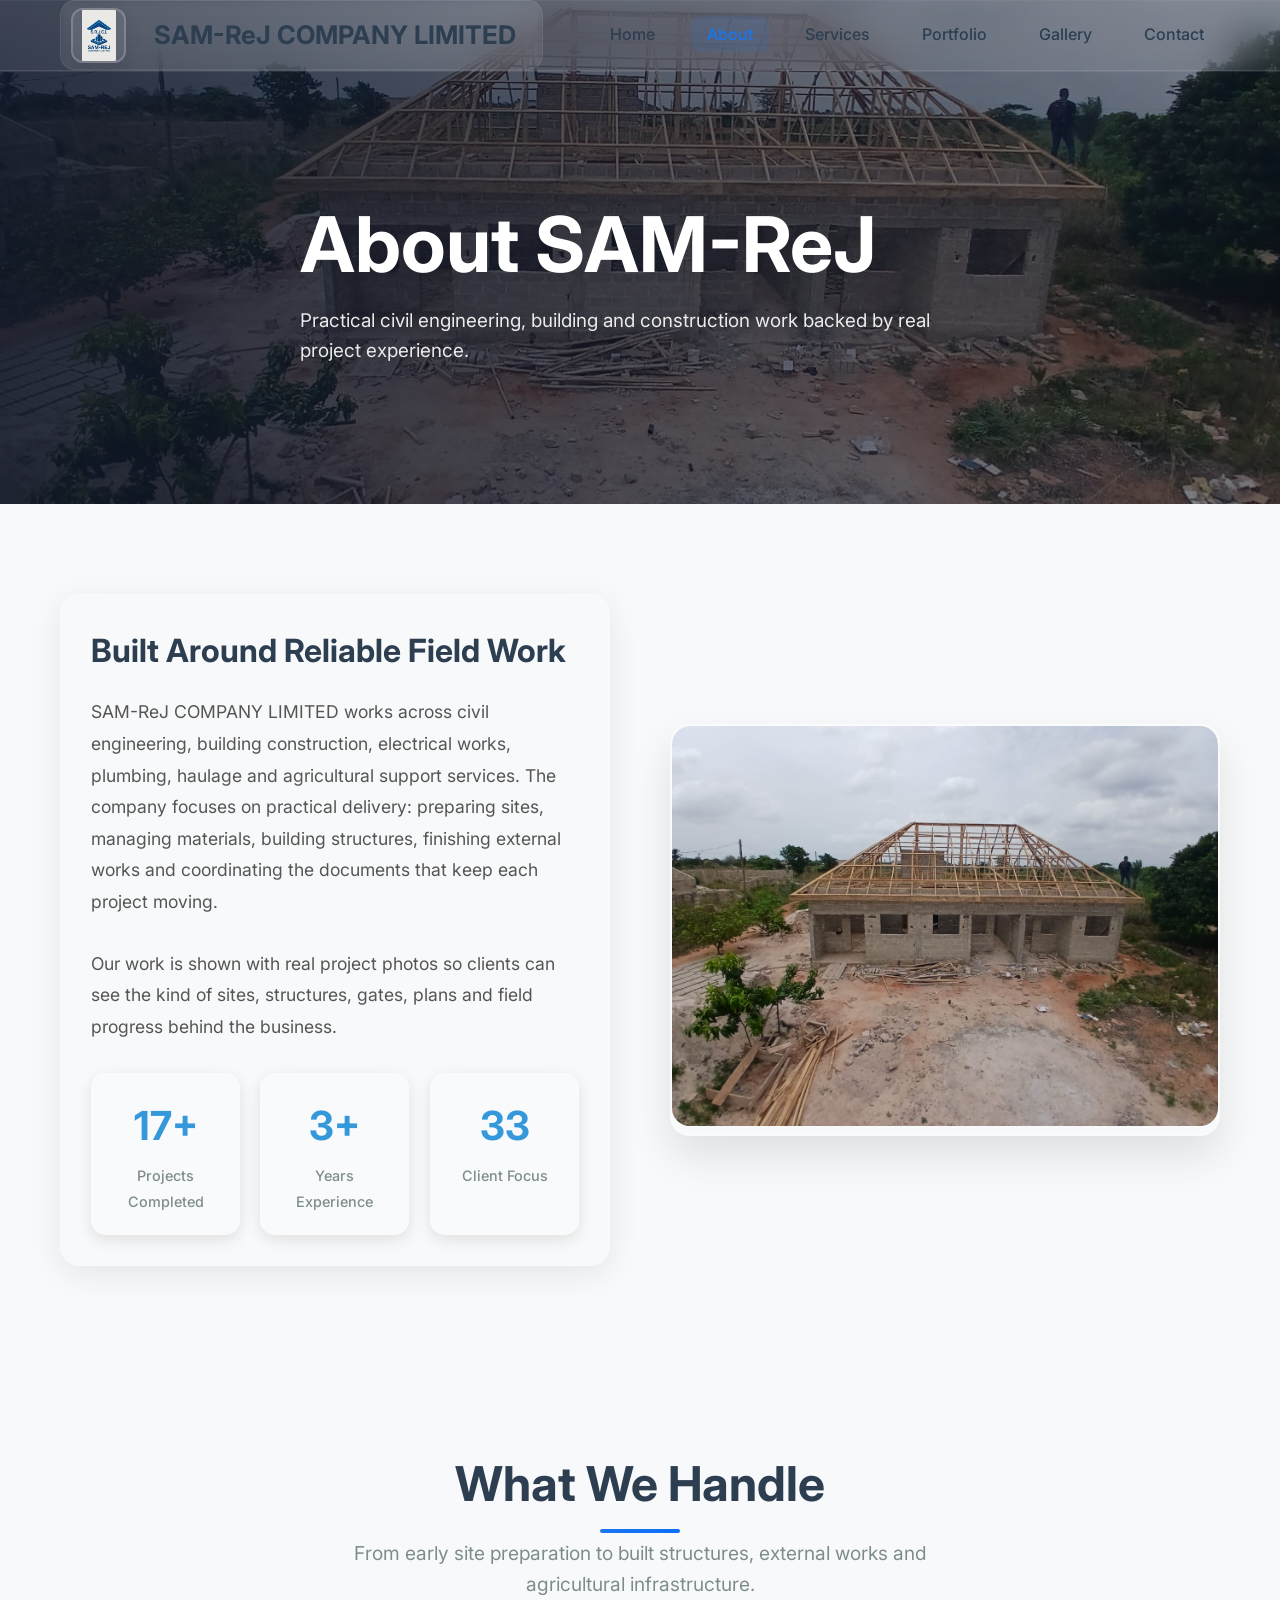
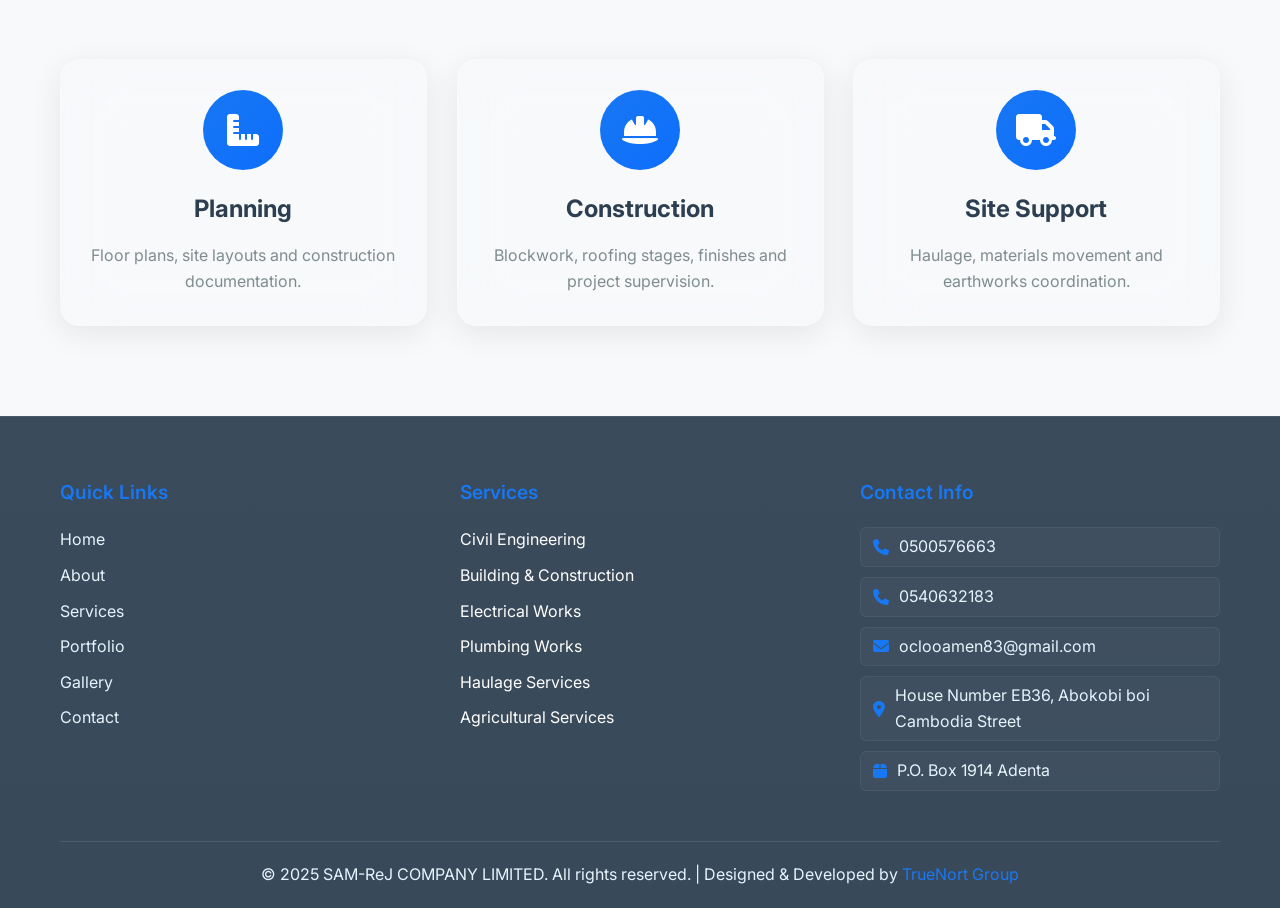
==== commit 2d056f5d: "Use clean hosted URLs" ====
--- a/about.html
+++ b/about.html
@@ -22,12 +22,12 @@
                 <h2>SAM-ReJ COMPANY LIMITED</h2>
             </div>
             <ul class="nav-menu">
-                <li><a href="index.html" class="nav-link">Home</a></li>
-                <li><a href="about.html" class="nav-link active">About</a></li>
-                <li><a href="services.html" class="nav-link">Services</a></li>
-                <li><a href="portfolio.html" class="nav-link">Portfolio</a></li>
-                <li><a href="gallery.html" class="nav-link">Gallery</a></li>
-                <li><a href="contact.html" class="nav-link">Contact</a></li>
+                <li><a href="/" class="nav-link">Home</a></li>
+                <li><a href="/about" class="nav-link active">About</a></li>
+                <li><a href="/services" class="nav-link">Services</a></li>
+                <li><a href="/portfolio" class="nav-link">Portfolio</a></li>
+                <li><a href="/gallery" class="nav-link">Gallery</a></li>
+                <li><a href="/contact" class="nav-link">Contact</a></li>
             </ul>
             <div class="hamburger"><span></span><span></span><span></span></div>
         </div>
@@ -88,12 +88,12 @@
                 <div class="footer-links">
                     <h4>Quick Links</h4>
                     <ul>
-                        <li><a href="index.html">Home</a></li>
-                        <li><a href="about.html">About</a></li>
-                        <li><a href="services.html">Services</a></li>
-                        <li><a href="portfolio.html">Portfolio</a></li>
-                        <li><a href="gallery.html">Gallery</a></li>
-                        <li><a href="contact.html">Contact</a></li>
+                        <li><a href="/">Home</a></li>
+                        <li><a href="/about">About</a></li>
+                        <li><a href="/services">Services</a></li>
+                        <li><a href="/portfolio">Portfolio</a></li>
+                        <li><a href="/gallery">Gallery</a></li>
+                        <li><a href="/contact">Contact</a></li>
                     </ul>
                 </div>
                 <div class="footer-services">
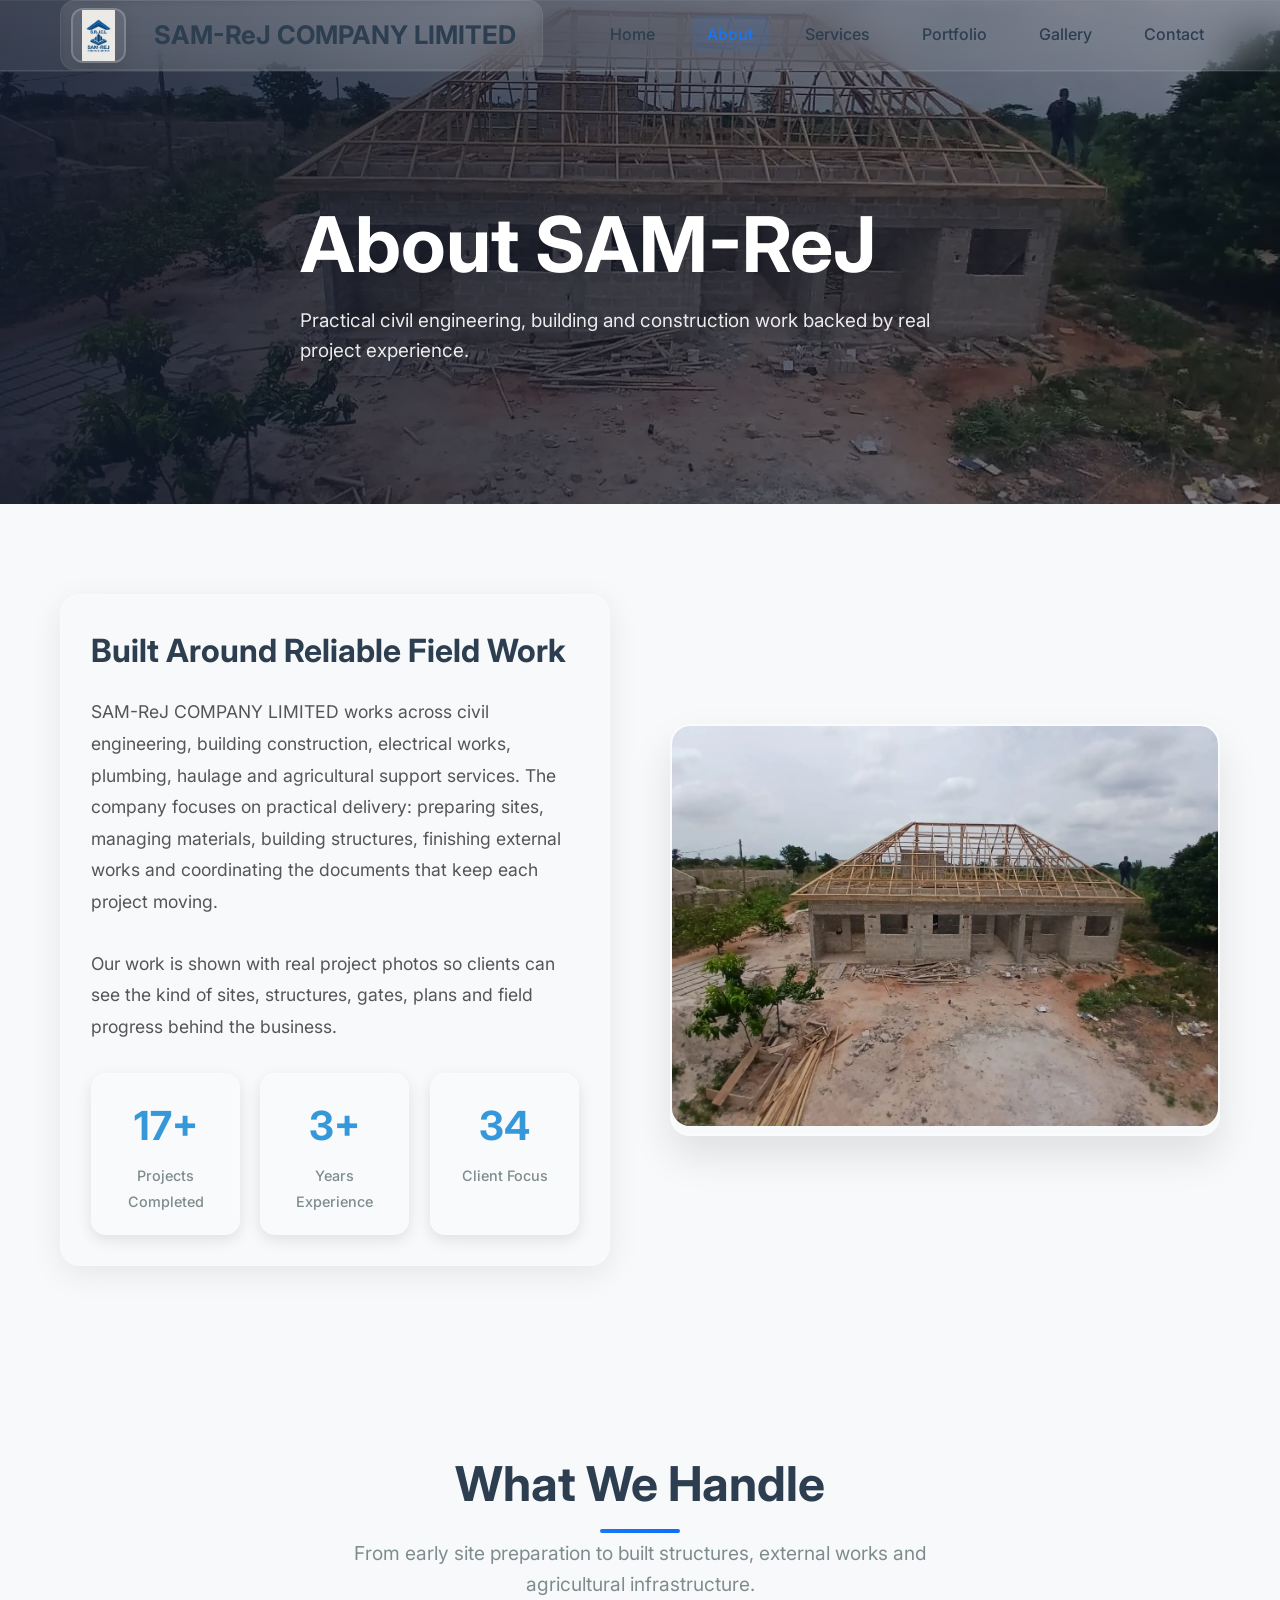
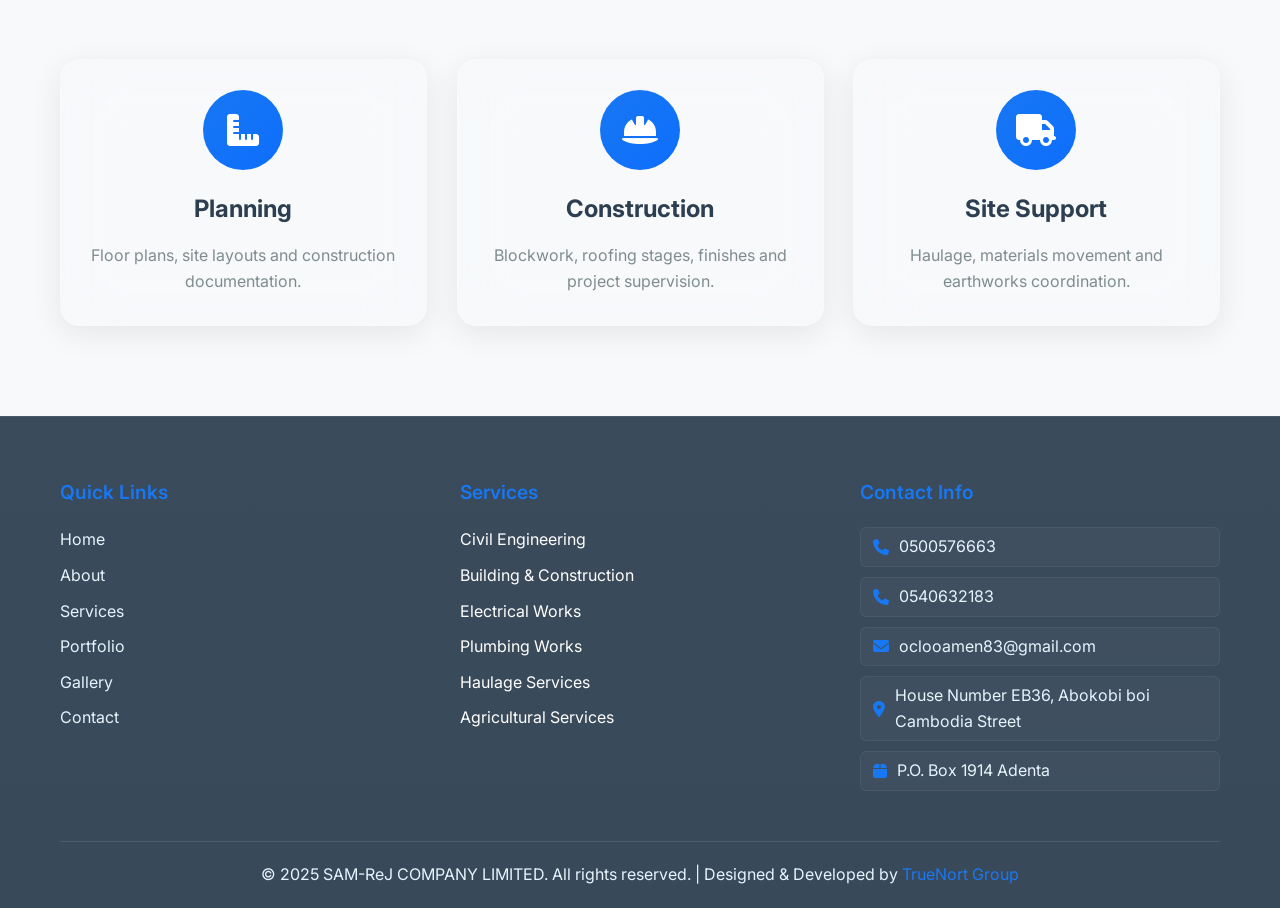
==== commit cb5d924c: "Optimize site media assets" ====
--- a/about.html
+++ b/about.html
@@ -60,7 +60,7 @@
                     </div>
                     <div class="about-image">
                         <div class="image-container">
-                            <img src="images/gallery/building-09.jpg" alt="Residential roofing framework in progress" class="about-img" loading="lazy" decoding="async">
+                            <img src="images/gallery/building-09.webp" alt="Residential roofing framework in progress" class="about-img" loading="lazy" decoding="async">
                         </div>
                     </div>
                 </div>
--- a/styles.css
+++ b/styles.css
@@ -295,7 +295,7 @@
     left: 0;
     width: 100%;
     height: 100%;
-    background: url('images/gallery/site-14.jpg') center/cover;
+    background: url('images/gallery/site-14.webp') center/cover;
     opacity: 0.42;
 }
 
@@ -936,7 +936,7 @@
     inset: 0;
     background:
         linear-gradient(90deg, rgba(15, 23, 42, 0.84), rgba(15, 23, 42, 0.34)),
-        url('images/gallery/building-09.jpg') center/cover;
+        url('images/gallery/building-09.webp') center/cover;
     transform: scale(1.02);
 }
 
@@ -1094,23 +1094,23 @@
     inset: 0;
     background:
         linear-gradient(90deg, rgba(15, 23, 42, 0.86), rgba(15, 23, 42, 0.38)),
-        var(--page-hero-image, url('images/gallery/site-14.jpg')) center/cover;
+        var(--page-hero-image, url('images/gallery/site-14.webp')) center/cover;
 }
 
 .about-hero {
-    --page-hero-image: url('images/gallery/building-09.jpg');
+    --page-hero-image: url('images/gallery/building-09.webp');
 }
 
 .services-hero {
-    --page-hero-image: url('images/gallery/site-05.jpg');
+    --page-hero-image: url('images/gallery/site-05.webp');
 }
 
 .portfolio-hero {
-    --page-hero-image: url('images/gallery/building-07.jpg');
+    --page-hero-image: url('images/gallery/building-07.webp');
 }
 
 .contact-hero {
-    --page-hero-image: url('images/gallery/gate-07.jpg');
+    --page-hero-image: url('images/gallery/gate-07.webp');
 }
 
 .page-hero-content {
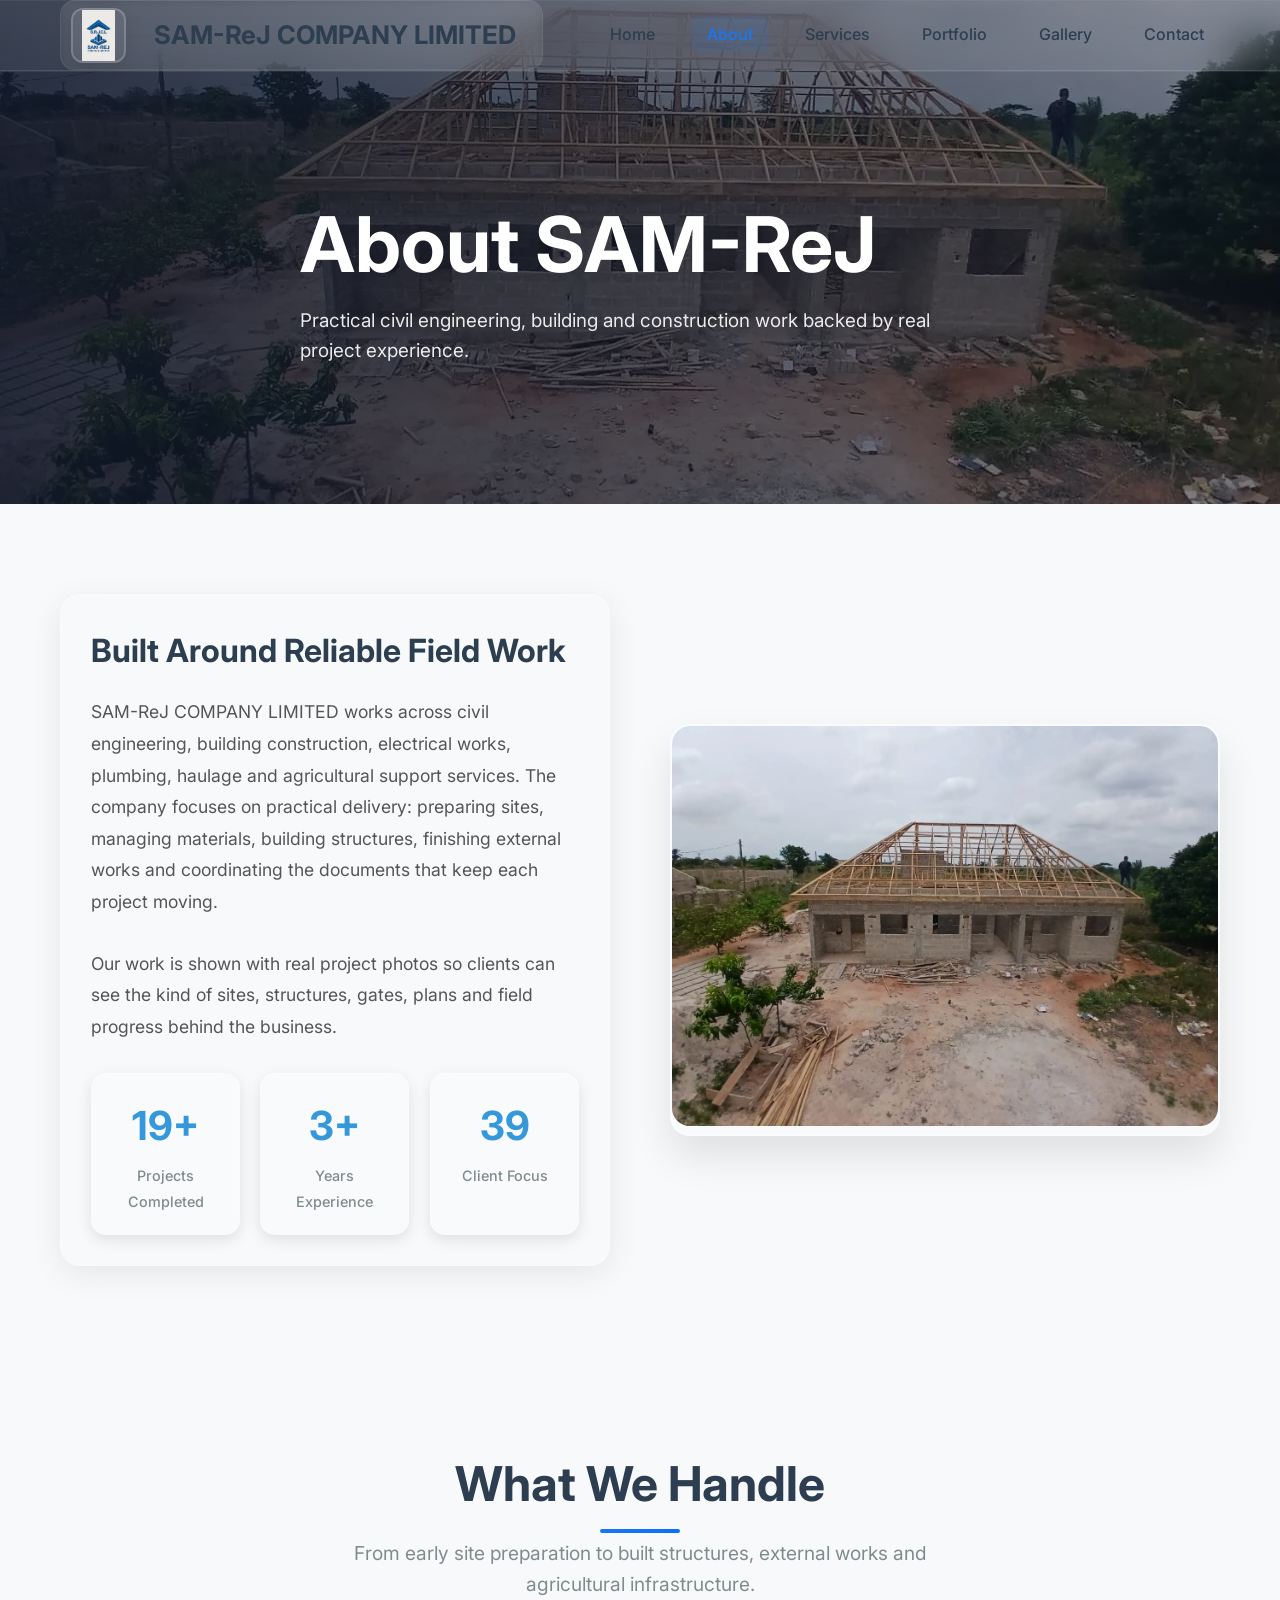
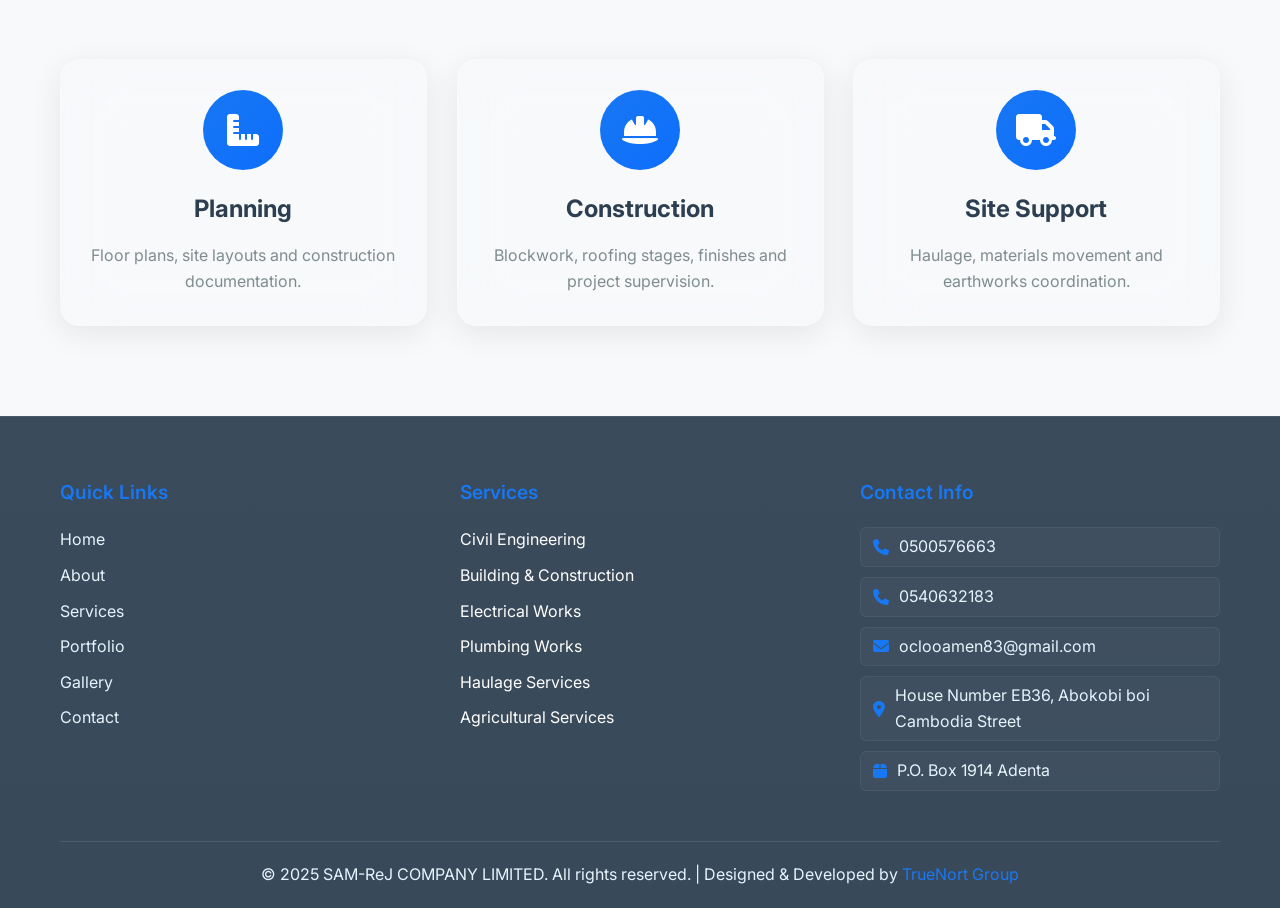
==== commit 5ed89e50: "Link header brand to homepage" ====
--- a/about.html
+++ b/about.html
@@ -17,10 +17,10 @@
 <body>
     <nav class="navbar">
         <div class="nav-container">
-            <div class="nav-logo">
+            <a href="/" class="nav-logo" aria-label="SAM-ReJ COMPANY LIMITED homepage">
                 <img src="images/SAM-Rej COMPANY LIMITED LOGO.webp" alt="SAM-ReJ COMPANY LIMITED Logo" class="nav-logo-img">
                 <h2>SAM-ReJ COMPANY LIMITED</h2>
-            </div>
+            </a>
             <ul class="nav-menu">
                 <li><a href="/" class="nav-link">Home</a></li>
                 <li><a href="/about" class="nav-link active">About</a></li>
--- a/styles.css
+++ b/styles.css
@@ -111,6 +111,9 @@
     transition: all 0.4s cubic-bezier(0.175, 0.885, 0.32, 1.275);
     flex-shrink: 0;
     min-width: 0;
+    color: inherit;
+    text-decoration: none;
+    cursor: pointer;
 }
 
 .nav-logo:hover {
@@ -118,6 +121,11 @@
     border-color: rgba(255, 255, 255, 0.15);
     transform: translateY(-1px);
     box-shadow: 0 5px 15px rgba(0, 0, 0, 0.1);
+}
+
+.nav-logo:focus-visible {
+    outline: 3px solid rgba(24, 119, 242, 0.55);
+    outline-offset: 4px;
 }
 
 .nav-logo-img {
@@ -2057,9 +2065,10 @@
     }
 
     .nav-logo h2::after {
-        content: "SAM-ReJ";
-        font-size: 1.1rem;
+        content: "SAM-ReJ Co. Ltd";
+        font-size: 1rem;
         line-height: 1.2;
+        white-space: nowrap;
     }
     
     .nav-logo-img {
@@ -2132,7 +2141,7 @@
     }
 
     .nav-logo h2::after {
-        font-size: 1rem;
+        font-size: 0.9rem;
     }
     
     .nav-logo-img {
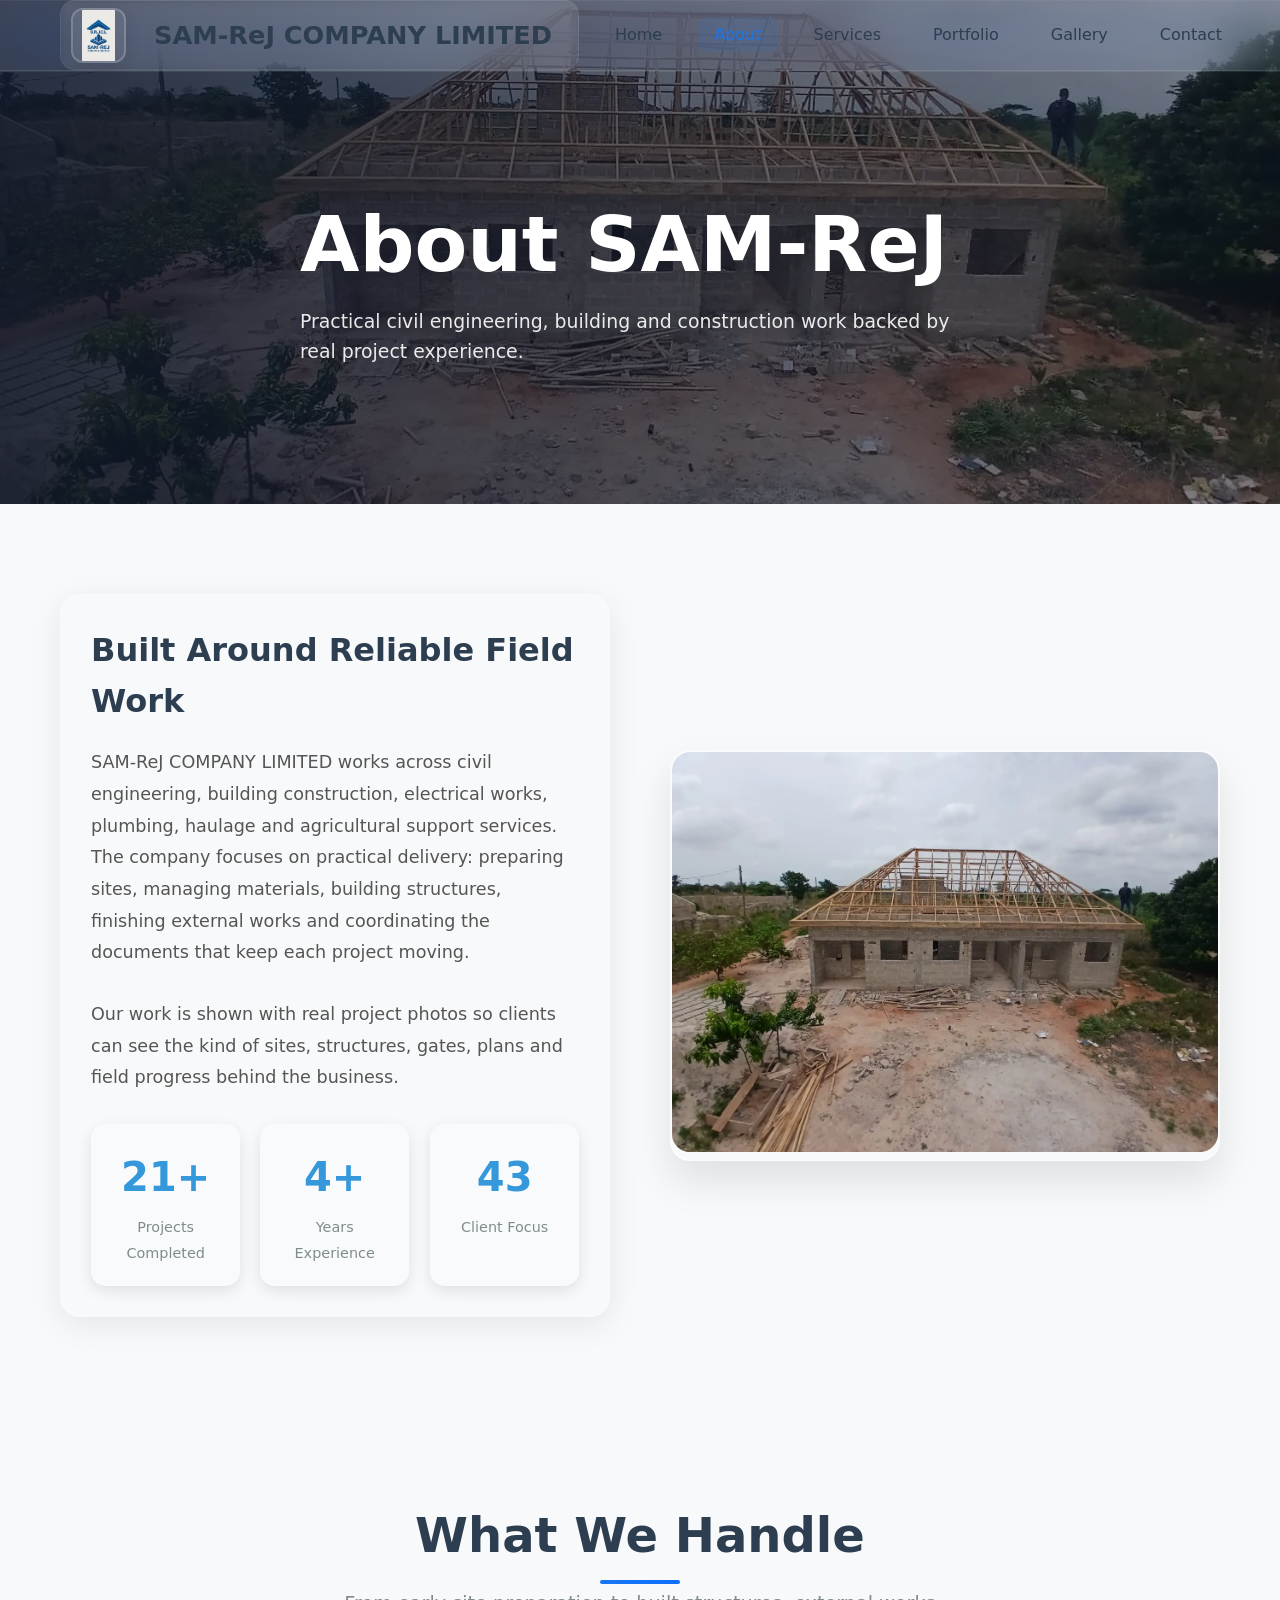
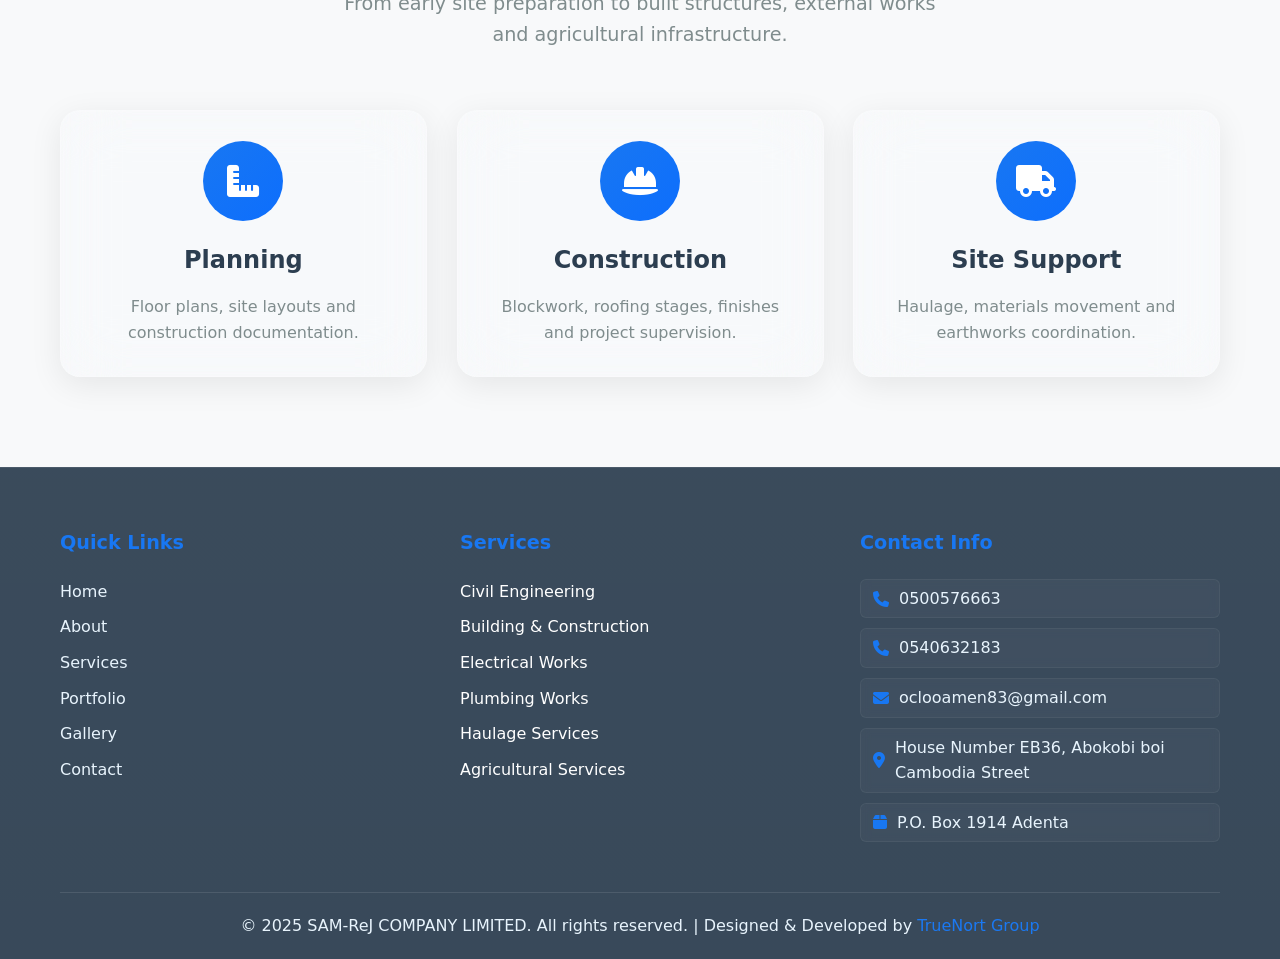
==== commit 71d9882b: "Make static site faster and snappier" ====
--- a/about.html
+++ b/about.html
@@ -10,8 +10,10 @@
     <link rel="icon" href="images/SAM-Rej COMPANY LIMITED LOGO.webp" type="image/webp">
     <title>About SAM-ReJ COMPANY LIMITED</title>
     <link rel="stylesheet" href="styles.css">
-    <link href="https://fonts.googleapis.com/css2?family=Inter:wght@300;400;500;600;700&display=swap" rel="stylesheet">
-    <link rel="stylesheet" href="https://cdnjs.cloudflare.com/ajax/libs/font-awesome/6.4.0/css/all.min.css">
+    <link rel="preconnect" href="https://cdnjs.cloudflare.com" crossorigin>
+    <link rel="stylesheet" href="https://cdnjs.cloudflare.com/ajax/libs/font-awesome/6.4.0/css/all.min.css" media="print" onload="this.media='all'">
+    <noscript><link rel="stylesheet" href="https://cdnjs.cloudflare.com/ajax/libs/font-awesome/6.4.0/css/all.min.css"></noscript>
+    <script src="script.js" defer></script>
     <meta name="theme-color" content="#1877f2">
 </head>
 <body>
@@ -112,6 +114,5 @@
             <div class="footer-bottom"><p>&copy; 2025 SAM-ReJ COMPANY LIMITED. All rights reserved. | Designed & Developed by <a href="#" style="color: #1877f2; text-decoration: none;">TrueNort Group</a></p></div>
         </div>
     </footer>
-    <script src="script.js"></script>
 </body>
 </html>
--- a/styles.css
+++ b/styles.css
@@ -10,7 +10,7 @@
 }
 
 body {
-    font-family: 'Inter', sans-serif;
+    font-family: Inter, ui-sans-serif, system-ui, -apple-system, BlinkMacSystemFont, "Segoe UI", Arial, sans-serif;
     line-height: 1.6;
     color: #333;
     overflow-x: hidden;
@@ -974,6 +974,8 @@
 
 .gallery-section {
     padding: 90px 0;
+    content-visibility: auto;
+    contain-intrinsic-size: 900px;
 }
 
 .gallery-section + .gallery-section {
@@ -1026,6 +1028,8 @@
     border: 1px solid rgba(255, 255, 255, 0.75);
     box-shadow: 0 12px 30px rgba(15, 23, 42, 0.08);
     transition: transform 0.25s ease, box-shadow 0.25s ease, opacity 0.2s ease;
+    content-visibility: auto;
+    contain-intrinsic-size: 330px 340px;
 }
 
 .gallery-card {
@@ -1083,6 +1087,168 @@
 .video-card.is-hidden,
 .video-gallery-section.is-hidden {
     display: none;
+}
+
+/* Lightbox */
+.lightbox {
+    position: fixed;
+    inset: 0;
+    z-index: 10000;
+    display: flex;
+    align-items: center;
+    justify-content: center;
+    background: rgba(0, 0, 0, 0.95);
+    -webkit-backdrop-filter: blur(10px);
+    backdrop-filter: blur(10px);
+    opacity: 0;
+    transition: opacity 0.25s ease;
+}
+
+.lightbox.visible {
+    opacity: 1;
+}
+
+.lightbox-content {
+    position: relative;
+    max-width: 90%;
+    max-height: 90%;
+    overflow: hidden;
+    background: #ffffff;
+    border-radius: 18px;
+    border: 1px solid rgba(255, 255, 255, 0.2);
+    box-shadow: 0 25px 50px rgba(0, 0, 0, 0.3);
+    transform: translateY(18px) scale(0.96);
+    transition: transform 0.25s ease;
+}
+
+.lightbox.visible .lightbox-content {
+    transform: translateY(0) scale(1);
+}
+
+.lightbox-image-container {
+    position: relative;
+    min-height: 300px;
+    overflow: hidden;
+    display: flex;
+    align-items: center;
+    justify-content: center;
+    background: linear-gradient(135deg, #f8f9fa 0%, #e9ecef 100%);
+}
+
+.lightbox-image {
+    width: 100%;
+    height: auto;
+    max-height: 60vh;
+    object-fit: contain;
+    display: block !important;
+    position: relative;
+    z-index: 1;
+    background: #f8f9fa;
+    opacity: 0;
+    transition: opacity 0.2s ease;
+}
+
+.lightbox-video {
+    width: 100%;
+    max-height: 65vh;
+    display: block;
+    background: #0f172a;
+}
+
+.lightbox-loading {
+    display: flex;
+    flex-direction: column;
+    align-items: center;
+    justify-content: center;
+    gap: 15px;
+    color: #7f8c8d;
+}
+
+.lightbox-loading .spinner {
+    width: 40px;
+    height: 40px;
+    border: 3px solid #e9ecef;
+    border-top: 3px solid #3498db;
+    border-radius: 50%;
+    animation: spin 1s linear infinite;
+}
+
+.lightbox-info {
+    padding: 26px;
+    background: linear-gradient(135deg, #f8f9fa 0%, #ffffff 100%);
+}
+
+.lightbox-info h3 {
+    margin-bottom: 10px;
+    color: #2c3e50;
+    font-size: 1.7rem;
+    font-weight: 700;
+}
+
+.lightbox-info p {
+    margin-bottom: 18px;
+    color: #7f8c8d;
+    font-size: 1.05rem;
+    line-height: 1.6;
+}
+
+.lightbox-details {
+    display: flex;
+    gap: 20px;
+    margin-top: 18px;
+}
+
+.detail-item {
+    display: flex;
+    align-items: center;
+    gap: 8px;
+    color: #3498db;
+    font-weight: 500;
+}
+
+.lightbox-close {
+    position: absolute;
+    top: 18px;
+    right: 22px;
+    z-index: 10001;
+    display: flex;
+    align-items: center;
+    justify-content: center;
+    width: 42px;
+    height: 42px;
+    border-radius: 50%;
+    color: #ffffff;
+    background: rgba(0, 0, 0, 0.7);
+    font-size: 24px;
+    cursor: pointer;
+    -webkit-backdrop-filter: blur(10px);
+    backdrop-filter: blur(10px);
+    transition: background 0.2s ease, transform 0.2s ease;
+}
+
+.lightbox-close:hover {
+    background: rgba(0, 0, 0, 0.9);
+    transform: scale(1.05);
+}
+
+@media (max-width: 768px) {
+    .lightbox-content {
+        max-width: 95%;
+        max-height: 95%;
+    }
+
+    .lightbox-info {
+        padding: 20px;
+    }
+
+    .lightbox-info h3 {
+        font-size: 1.45rem;
+    }
+
+    .lightbox-details {
+        flex-direction: column;
+        gap: 10px;
+    }
 }
 
 /* Multipage Layout */
@@ -1142,6 +1308,8 @@
 
 .page-section {
     padding: 90px 0;
+    content-visibility: auto;
+    contain-intrinsic-size: 720px;
 }
 
 .proof-band,
@@ -1679,6 +1847,8 @@
     padding: 60px 0 20px;
     position: relative;
     overflow: hidden;
+    content-visibility: auto;
+    contain-intrinsic-size: 460px;
 }
 
 .footer::before {
@@ -2261,16 +2431,6 @@
     transition: opacity 0.5s ease;
 }
 
-/* Image loading states */
-img {
-    opacity: 0;
-    transition: opacity 0.3s ease;
-}
-
-img.loaded {
-    opacity: 1;
-}
-
 /* Loading skeleton for images */
 .image-skeleton {
     background: linear-gradient(90deg, #f0f0f0 25%, #e0e0e0 50%, #f0f0f0 75%);
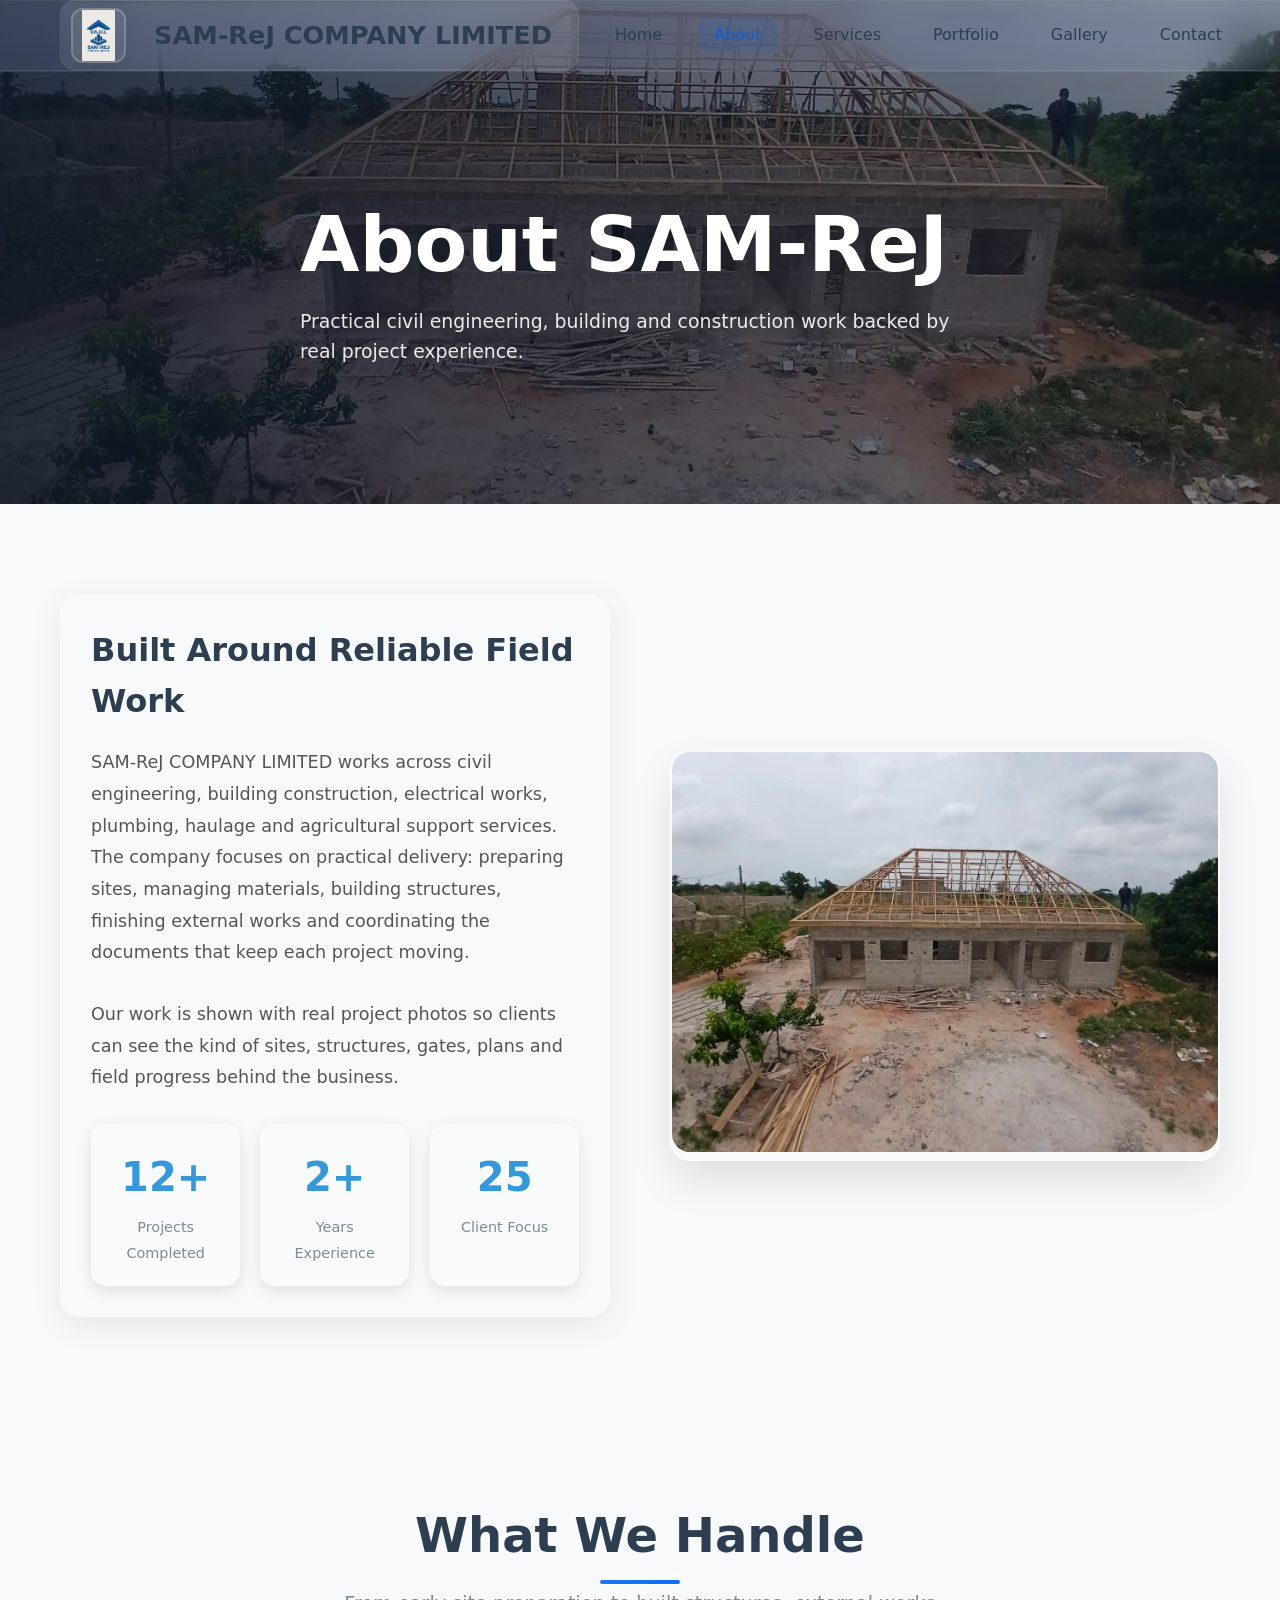
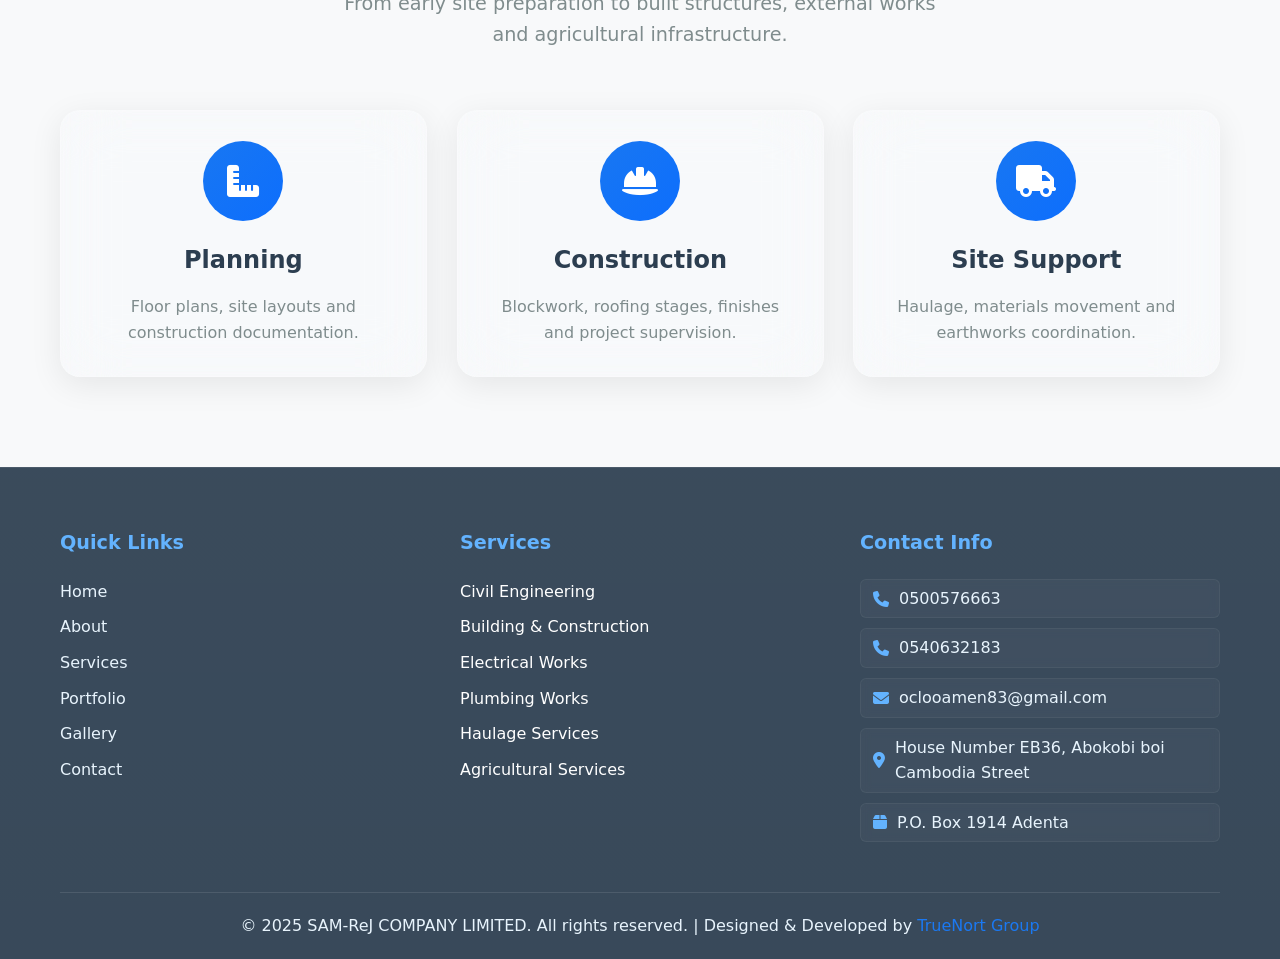
==== commit 554ac69d: "Improve site SEO and mobile header" ====
--- a/about.html
+++ b/about.html
@@ -7,8 +7,22 @@
     <meta name="description" content="About SAM-ReJ COMPANY LIMITED, a civil engineering, building and construction company serving residential, commercial and agricultural projects.">
     <meta name="keywords" content="SAM-ReJ, about, construction company, civil engineering, building works">
     <meta name="author" content="SAM-ReJ COMPANY LIMITED">
+    <meta name="robots" content="index, follow">
+    <link rel="canonical" href="https://amenuveve-portfolio.vercel.app/about">
+    <meta property="og:title" content="About SAM-ReJ COMPANY LIMITED | Civil Engineering & Building Works">
+    <meta property="og:description" content="Learn about SAM-ReJ COMPANY LIMITED, a Ghana construction company supporting civil engineering, building, utilities, haulage and agricultural projects.">
+    <meta property="og:type" content="website">
+    <meta property="og:url" content="https://amenuveve-portfolio.vercel.app/about">
+    <meta property="og:site_name" content="SAM-ReJ COMPANY LIMITED">
+    <meta property="og:image" content="https://amenuveve-portfolio.vercel.app/images/gallery/site-14.webp">
+    <meta property="og:image:alt" content="SAM-ReJ COMPANY LIMITED construction project work">
+    <meta name="twitter:card" content="summary_large_image">
+    <meta name="twitter:title" content="About SAM-ReJ COMPANY LIMITED | Civil Engineering & Building Works">
+    <meta name="twitter:description" content="Learn about SAM-ReJ COMPANY LIMITED and its civil engineering, building, utilities, haulage and agricultural project support.">
+    <meta name="twitter:image" content="https://amenuveve-portfolio.vercel.app/images/gallery/site-14.webp">
+    <meta name="twitter:image:alt" content="SAM-ReJ COMPANY LIMITED construction project work">
     <link rel="icon" href="images/SAM-Rej COMPANY LIMITED LOGO.webp" type="image/webp">
-    <title>About SAM-ReJ COMPANY LIMITED</title>
+    <title>About SAM-ReJ COMPANY LIMITED | Civil Engineering & Building Works</title>
     <link rel="stylesheet" href="styles.css">
     <link rel="preconnect" href="https://cdnjs.cloudflare.com" crossorigin>
     <link rel="stylesheet" href="https://cdnjs.cloudflare.com/ajax/libs/font-awesome/6.4.0/css/all.min.css" media="print" onload="this.media='all'">
@@ -19,11 +33,11 @@
 <body>
     <nav class="navbar">
         <div class="nav-container">
-            <a href="/" class="nav-logo" aria-label="SAM-ReJ COMPANY LIMITED homepage">
-                <img src="images/SAM-Rej COMPANY LIMITED LOGO.webp" alt="SAM-ReJ COMPANY LIMITED Logo" class="nav-logo-img">
-                <h2>SAM-ReJ COMPANY LIMITED</h2>
+            <a href="/" class="nav-logo">
+                <img src="images/SAM-Rej COMPANY LIMITED LOGO.webp" alt="" aria-hidden="true" class="nav-logo-img">
+                <span class="nav-logo-title">SAM-ReJ COMPANY LIMITED</span>
             </a>
-            <ul class="nav-menu">
+            <ul class="nav-menu" id="primary-navigation">
                 <li><a href="/" class="nav-link">Home</a></li>
                 <li><a href="/about" class="nav-link active">About</a></li>
                 <li><a href="/services" class="nav-link">Services</a></li>
@@ -31,7 +45,7 @@
                 <li><a href="/gallery" class="nav-link">Gallery</a></li>
                 <li><a href="/contact" class="nav-link">Contact</a></li>
             </ul>
-            <div class="hamburger"><span></span><span></span><span></span></div>
+            <button class="hamburger" type="button" aria-label="Open navigation menu" aria-controls="primary-navigation" aria-expanded="false"><span aria-hidden="true"></span><span aria-hidden="true"></span><span aria-hidden="true"></span></button>
         </div>
     </nav>
 
@@ -88,7 +102,7 @@
         <div class="container">
             <div class="footer-content">
                 <div class="footer-links">
-                    <h4>Quick Links</h4>
+                    <h3>Quick Links</h3>
                     <ul>
                         <li><a href="/">Home</a></li>
                         <li><a href="/about">About</a></li>
@@ -99,11 +113,11 @@
                     </ul>
                 </div>
                 <div class="footer-services">
-                    <h4>Services</h4>
+                    <h3>Services</h3>
                     <ul><li>Civil Engineering</li><li>Building & Construction</li><li>Electrical Works</li><li>Plumbing Works</li><li>Haulage Services</li><li>Agricultural Services</li></ul>
                 </div>
                 <div class="footer-contact">
-                    <h4>Contact Info</h4>
+                    <h3>Contact Info</h3>
                     <p class="clickable" onclick="window.open('tel:0500576663')"><i class="fas fa-phone"></i> 0500576663</p>
                     <p class="clickable" onclick="window.open('tel:0540632183')"><i class="fas fa-phone"></i> 0540632183</p>
                     <p class="clickable" onclick="window.open('mailto:oclooamen83@gmail.com?subject=Inquiry from SAM-ReJ Website&body=Hello, I would like to discuss a construction project with you.')"><i class="fas fa-envelope"></i> oclooamen83@gmail.com</p>
--- a/styles.css
+++ b/styles.css
@@ -124,7 +124,7 @@
 }
 
 .nav-logo:focus-visible {
-    outline: 3px solid rgba(24, 119, 242, 0.55);
+    outline: 3px solid rgba(11, 94, 215, 0.65);
     outline-offset: 4px;
 }
 
@@ -149,7 +149,8 @@
     background: rgba(255, 255, 255, 0.1);
 }
 
-.nav-logo h2 {
+.nav-logo h2,
+.nav-logo-title {
     color: #2c3e50;
     font-weight: 700;
     font-size: 1.6rem;
@@ -165,7 +166,8 @@
     flex-shrink: 0;
 }
 
-.nav-logo h2:hover {
+.nav-logo h2:hover,
+.nav-logo-title:hover {
     background: rgba(255, 255, 255, 0.1);
     -webkit-backdrop-filter: blur(10px);
     backdrop-filter: blur(10px);
@@ -194,7 +196,7 @@
 }
 
 .nav-link:hover {
-    color: #3498db;
+    color: #0b5ed7;
     background: rgba(255, 255, 255, 0.1);
     backdrop-filter: blur(10px);
     -webkit-backdrop-filter: blur(10px);
@@ -202,8 +204,8 @@
 }
 
 .nav-link.active {
-    color: #1877f2;
-    background: rgba(24, 119, 242, 0.1);
+    color: #0b5ed7;
+    background: rgba(11, 94, 215, 0.12);
 }
 
 .nav-link::after {
@@ -237,6 +239,7 @@
     justify-content: center;
     min-width: 44px;
     min-height: 44px;
+    color: inherit;
 }
 
 .hamburger:hover {
@@ -292,8 +295,7 @@
     align-items: center;
     position: relative;
     background: linear-gradient(135deg, #667eea 0%, #764ba2 100%);
-    background-size: 400% 400%;
-    animation: morphingBackground 8s ease infinite;
+    background-size: cover;
     overflow: hidden;
 }
 
@@ -305,6 +307,7 @@
     height: 100%;
     background: url('images/gallery/site-14.webp') center/cover;
     opacity: 0.42;
+    pointer-events: none;
 }
 
 .glass-overlay {
@@ -314,8 +317,9 @@
     width: 100%;
     height: 100%;
     background: rgba(255, 255, 255, 0.1);
-    backdrop-filter: blur(10px);
-    -webkit-backdrop-filter: blur(10px);
+    backdrop-filter: blur(6px);
+    -webkit-backdrop-filter: blur(6px);
+    pointer-events: none;
 }
 
 .hero-content {
@@ -332,15 +336,15 @@
 
 .hero-text {
     flex: 1;
-    max-width: 600px;
+    max-width: 690px;
 }
 
 .hero-title {
-    font-size: 4rem;
+    font-size: 4.35rem;
     font-weight: 700;
     color: white;
     margin-bottom: 20px;
-    line-height: 1.1;
+    line-height: 1.08;
 }
 
 .title-line {
@@ -358,17 +362,14 @@
     0% {
         opacity: 0;
         transform: translateY(40px) scale(0.95);
-        filter: blur(10px);
     }
     50% {
         opacity: 0.7;
         transform: translateY(20px) scale(0.98);
-        filter: blur(5px);
     }
     100% {
         opacity: 1;
         transform: translateY(0) scale(1);
-        filter: blur(0);
     }
 }
 
@@ -384,12 +385,10 @@
     0% {
         opacity: 0;
         transform: scale(0.9);
-        filter: blur(5px);
     }
     100% {
         opacity: 1;
         transform: scale(1);
-        filter: blur(0);
     }
 }
 
@@ -431,14 +430,14 @@
 }
 
 .btn-primary {
-    background: linear-gradient(135deg, #1877f2, #0d6efd);
+    background: linear-gradient(135deg, #0b5ed7, #064fb5);
     color: white;
-    box-shadow: 0 5px 15px rgba(24, 119, 242, 0.4);
+    box-shadow: 0 5px 15px rgba(11, 94, 215, 0.38);
 }
 
 .btn-primary:hover {
     transform: translateY(-2px);
-    box-shadow: 0 8px 25px rgba(24, 119, 242, 0.6);
+    box-shadow: 0 8px 25px rgba(11, 94, 215, 0.52);
 }
 
 .btn-secondary {
@@ -507,6 +506,7 @@
     transition: all 0.4s cubic-bezier(0.175, 0.885, 0.32, 1.275);
 }
 
+.profile-info h2,
 .profile-info h3 {
     color: white;
     font-size: 1.5rem;
@@ -1502,10 +1502,123 @@
     border-color: #0d6efd;
 }
 
-.home-brand-card .profile-img {
-    object-fit: contain;
-    background: rgba(255, 255, 255, 0.9);
-    padding: 12px;
+.home-brand-card .hero-ceo-photo-frame {
+    position: relative;
+    width: 220px;
+    height: 220px;
+    margin: 0 auto 15px;
+    border-radius: 50%;
+    overflow: hidden;
+    isolation: isolate;
+    border: 4px solid rgba(255, 255, 255, 0.3);
+    box-shadow: 0 10px 30px rgba(0, 0, 0, 0.2);
+    background: rgba(255, 255, 255, 0.15);
+    contain: layout paint;
+    transition: transform 0.25s ease, box-shadow 0.25s ease, border-color 0.25s ease;
+}
+
+.home-brand-card {
+    animation: none;
+}
+
+.home-brand-card:hover {
+    animation: none;
+}
+
+.home-brand-card .profile-info h2,
+.home-brand-card .profile-info h3 {
+    font-size: 1.6rem;
+    font-weight: 800;
+    margin-bottom: 10px;
+    text-shadow: 0 2px 14px rgba(0, 0, 0, 0.28);
+}
+
+.home-brand-card .profile-info p {
+    color: white;
+    font-size: 1.25rem;
+    font-weight: 900;
+    letter-spacing: 0.04em;
+    text-shadow: 0 2px 14px rgba(0, 0, 0, 0.28);
+}
+
+.home-brand-card .hero-ceo-photo-frame:hover {
+    transform: scale(1.02);
+    box-shadow: 0 12px 34px rgba(0, 0, 0, 0.24);
+    border-color: rgba(255, 255, 255, 0.5);
+}
+
+.home-brand-card .hero-ceo-photo {
+    position: absolute;
+    inset: 0;
+    width: 100%;
+    height: 100%;
+    object-fit: cover;
+    opacity: 0;
+    backface-visibility: hidden;
+    transform: translateZ(0);
+    will-change: opacity;
+    animation: heroCeoPhotoPrimary 18s linear infinite;
+}
+
+.home-brand-card .hero-ceo-photo-primary {
+    animation-name: heroCeoPhotoPrimary;
+    object-position: center 18%;
+}
+
+.home-brand-card .hero-ceo-photo-secondary {
+    animation-name: heroCeoPhotoSecondary;
+    object-position: center 36%;
+}
+
+@keyframes heroCeoPhotoPrimary {
+    0%, 38% { opacity: 1; }
+    50%, 88% { opacity: 0; }
+    100% { opacity: 1; }
+}
+
+@keyframes heroCeoPhotoSecondary {
+    0%, 38% { opacity: 0; }
+    50%, 88% { opacity: 1; }
+    100% { opacity: 0; }
+}
+
+@keyframes homeCardGentlePulse {
+    0%, 100% {
+        transform: translateY(0) scale(1);
+        box-shadow: 0 0 14px rgba(255, 255, 255, 0.2), 0 0 28px rgba(24, 119, 242, 0.14);
+    }
+
+    50% {
+        transform: translateY(-6px) scale(1.01);
+        box-shadow: 0 0 18px rgba(255, 255, 255, 0.26), 0 0 34px rgba(24, 119, 242, 0.18);
+    }
+}
+
+@media (prefers-reduced-motion: reduce) {
+    *,
+    *::before,
+    *::after {
+        animation-duration: 0.01ms !important;
+        animation-iteration-count: 1 !important;
+        scroll-behavior: auto !important;
+        transition-duration: 0.01ms !important;
+    }
+
+    .home-brand-card {
+        animation: none;
+    }
+
+    .home-brand-card .hero-ceo-photo {
+        animation: none;
+    }
+
+    .home-brand-card .hero-ceo-photo-primary {
+        opacity: 1;
+    }
+
+    .home-brand-card .hero-ceo-photo-secondary {
+        opacity: 0;
+    }
 }
 
 /* Contact Section */
@@ -1564,8 +1677,11 @@
     text-align: center;
 }
 
+.contact-item h3,
 .contact-item h4 {
     color: #2c3e50;
+    font-size: 1rem;
+    font-weight: 700;
     margin-bottom: 5px;
 }
 
@@ -1894,9 +2010,10 @@
     color: #bdc3c7;
 }
 
+.footer h3,
 .footer h4 {
     margin-bottom: 20px;
-    color: #1877f2;
+    color: #63b3ff;
     font-weight: 600;
     font-size: 1.2rem;
 }
@@ -1916,10 +2033,11 @@
 }
 
 .footer ul li a:hover {
-    color: #1877f2;
-}
-
-.footer-contact p {
+    color: #93cfff;
+}
+
+.footer-contact p,
+.footer-contact-link {
     color: #e8f4fd;
     margin-bottom: 10px;
     display: flex;
@@ -1931,18 +2049,21 @@
     backdrop-filter: blur(5px);
     -webkit-backdrop-filter: blur(5px);
     border: 1px solid rgba(255, 255, 255, 0.05);
-}
-
-.footer-contact p:hover {
+    text-decoration: none;
+}
+
+.footer-contact p:hover,
+.footer-contact-link:hover {
     background: rgba(255, 255, 255, 0.08);
     transform: translateX(5px);
     box-shadow: 0 3px 10px rgba(0, 0, 0, 0.15);
-    color: #1877f2;
-}
-
-.footer-contact p i {
+    color: #93cfff;
+}
+
+.footer-contact p i,
+.footer-contact-link i {
     margin-right: 10px;
-    color: #1877f2;
+    color: #63b3ff;
 }
 
 .footer-bottom {
@@ -1952,6 +2073,11 @@
     color: #e8f4fd;
 }
 
+.developer-credit {
+    color: #93cfff;
+    font-weight: 600;
+}
+
 /* Optimized Animations - Using GPU acceleration */
 @keyframes slideInFromLeft {
     from {
@@ -2151,7 +2277,8 @@
 
 /* Responsive Design */
 @media (max-width: 1024px) {
-    .nav-logo h2 {
+    .nav-logo h2,
+    .nav-logo-title {
         font-size: 1.4rem;
         max-width: 180px;
         overflow: hidden;
@@ -2166,10 +2293,19 @@
     .nav-menu {
         gap: 15px;
     }
+
+    .hero-text {
+        max-width: 600px;
+    }
+
+    .hero-title {
+        font-size: 3.75rem;
+    }
 }
 
 @media (max-width: 900px) {
-    .nav-logo h2 {
+    .nav-logo h2,
+    .nav-logo-title {
         font-size: 1.3rem;
         max-width: 200px;
         overflow: hidden;
@@ -2178,10 +2314,20 @@
 }
 
 @media (max-width: 768px) {
+    .nav-container {
+        padding: 0 12px;
+        gap: 10px;
+    }
+
     .hamburger {
         display: flex;
         position: relative;
         z-index: 1002;
+    }
+
+    .hamburger:focus-visible {
+        outline: 3px solid rgba(11, 94, 215, 0.65);
+        outline-offset: 4px;
     }
 
     .nav-menu {
@@ -2212,7 +2358,7 @@
     
     .hamburger.active span:nth-child(1) {
         transform: rotate(-45deg) translate(-2px, 6px);
-        background: #1877f2;
+        background: #0b5ed7;
     }
     
     .hamburger.active span:nth-child(2) {
@@ -2222,23 +2368,25 @@
     
     .hamburger.active span:nth-child(3) {
         transform: rotate(45deg) translate(-2px, -6px);
-        background: #1877f2;
-    }
-
-    .nav-logo h2 {
-        font-size: 0;
-        max-width: none;
+        background: #0b5ed7;
+    }
+
+    .nav-logo h2,
+    .nav-logo-title {
+        display: block;
+        font-size: clamp(0.82rem, 2.4vw, 1rem);
+        max-width: min(180px, calc(100vw - 150px));
         overflow: visible;
         text-overflow: clip;
         line-height: 1.2;
         padding: 6px 8px;
-    }
-
-    .nav-logo h2::after {
-        content: "SAM-ReJ Co. Ltd";
-        font-size: 1rem;
-        line-height: 1.2;
-        white-space: nowrap;
+        white-space: normal;
+    }
+
+    .nav-logo {
+        max-width: calc(100vw - 78px);
+        gap: 8px;
+        padding: 5px 8px;
     }
     
     .nav-logo-img {
@@ -2252,8 +2400,13 @@
         gap: 40px;
     }
 
+    .hero-text {
+        width: 100%;
+        max-width: 100%;
+    }
+
     .hero-title {
-        font-size: 2.5rem;
+        font-size: 2.65rem;
     }
 
     .hero-buttons {
@@ -2301,17 +2454,27 @@
 }
 
 @media (max-width: 480px) {
-    .nav-logo h2 {
-        font-size: 0;
-        max-width: none;
+    .nav-container {
+        padding: 0 8px;
+        gap: 8px;
+    }
+
+    .nav-logo {
+        max-width: calc(100vw - 64px);
+        gap: 8px;
+        padding: 5px 8px;
+    }
+
+    .nav-logo h2,
+    .nav-logo-title {
+        display: block;
+        font-size: clamp(0.72rem, 3vw, 0.82rem);
+        max-width: min(150px, calc(100vw - 136px));
         overflow: visible;
         text-overflow: clip;
-        line-height: 1.1;
-        padding: 6px 8px;
-    }
-
-    .nav-logo h2::after {
-        font-size: 0.9rem;
+        line-height: 1.15;
+        padding: 4px 6px;
+        white-space: normal;
     }
     
     .nav-logo-img {
@@ -2320,7 +2483,7 @@
     }
     
     .hero-title {
-        font-size: 2rem;
+        font-size: 1.9rem;
     }
 
     .section-title {
